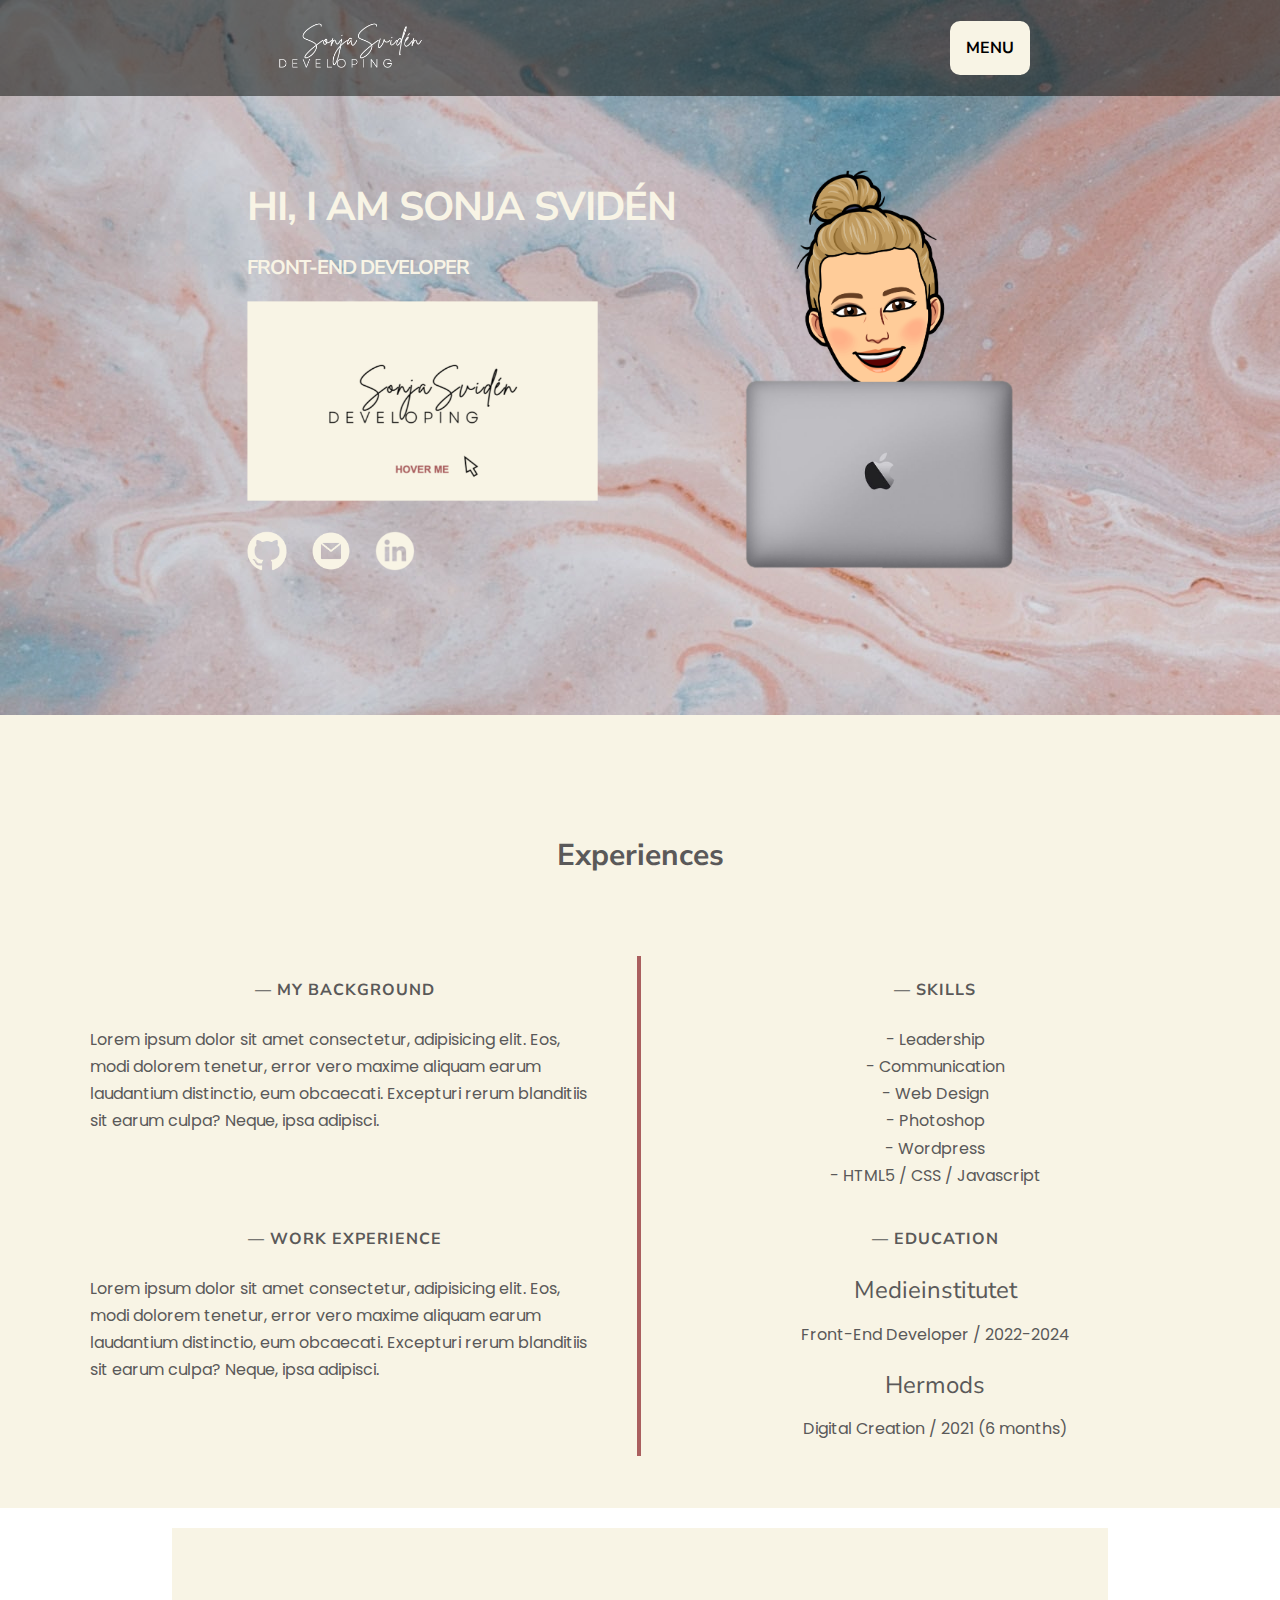
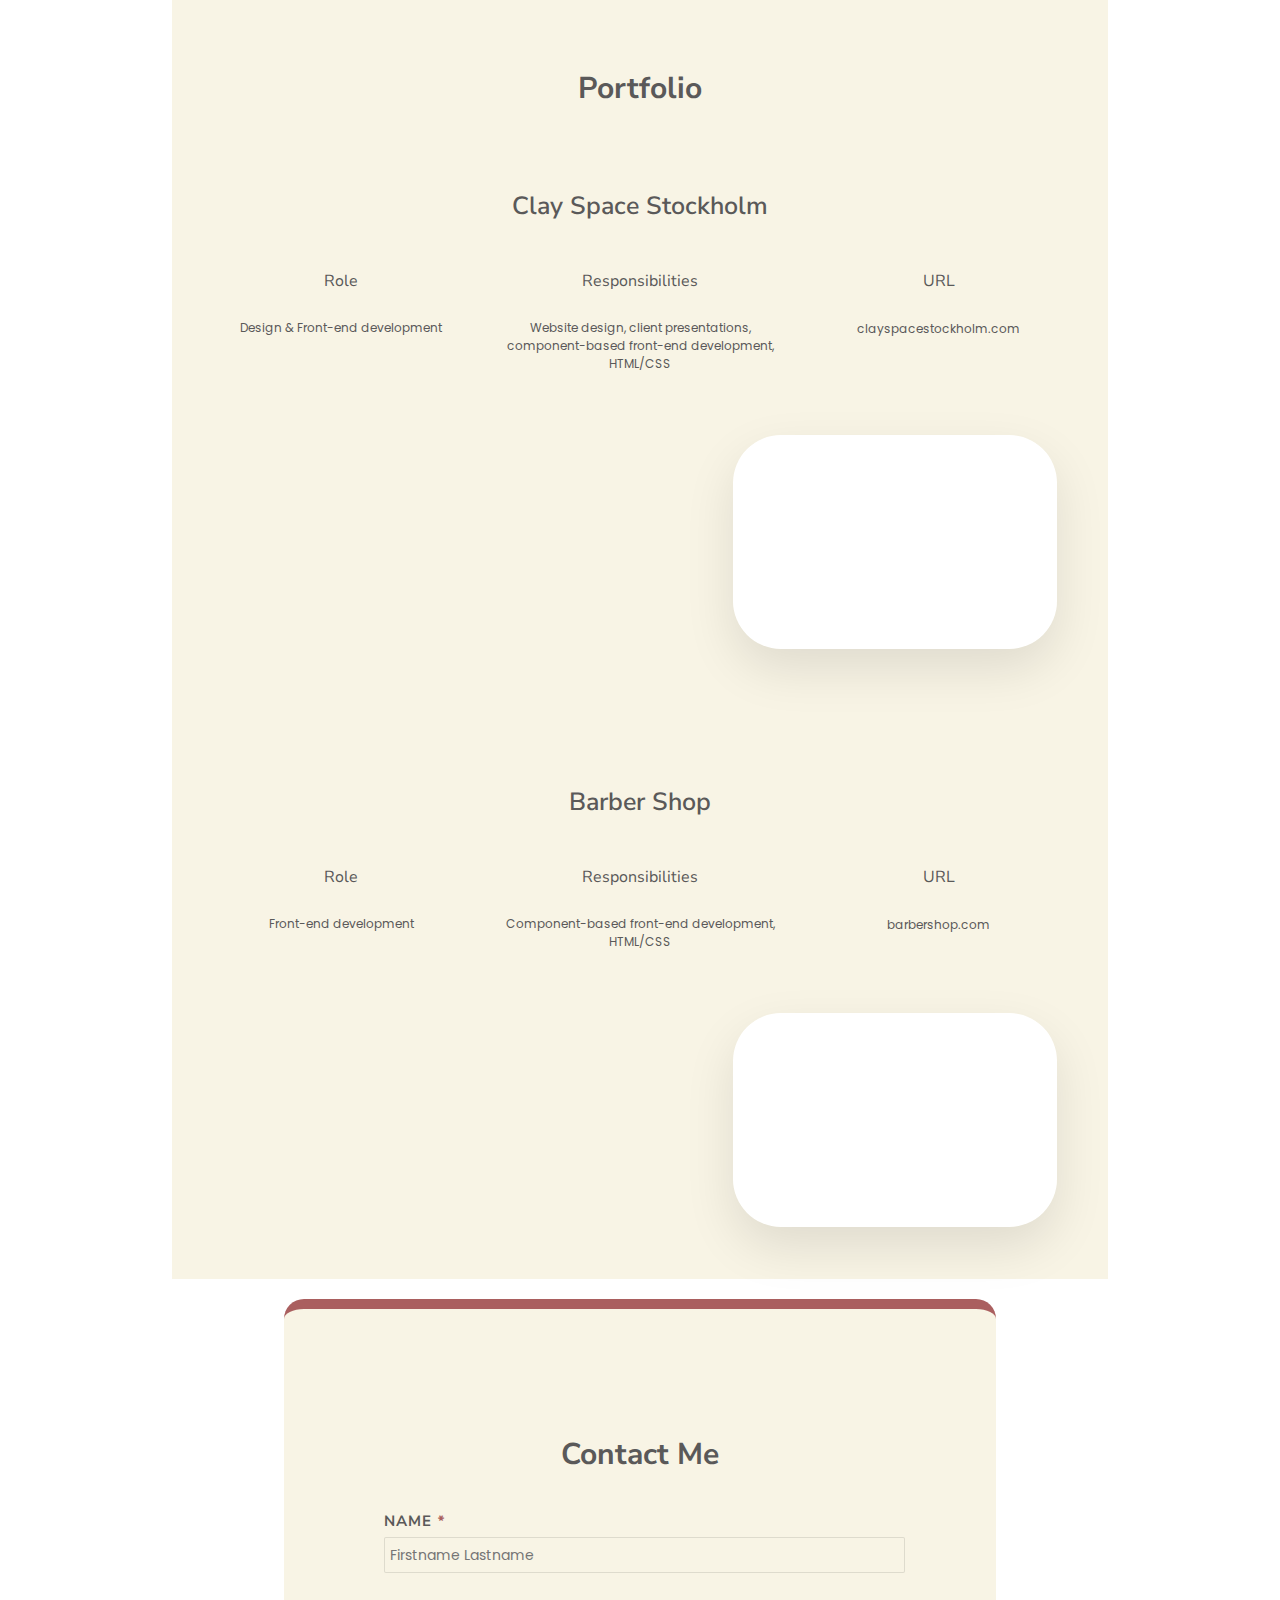
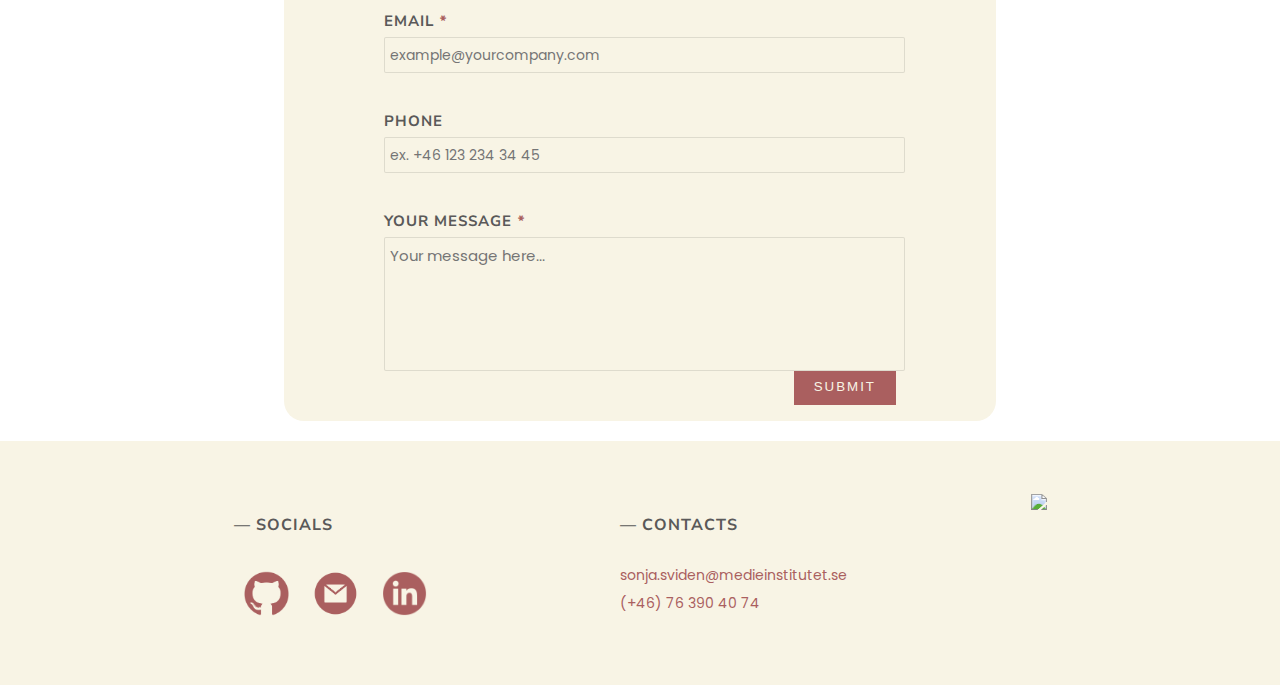
==== index.html @ df7d9169 "Menu-button" ====
<!DOCTYPE html>
<html lang="en">
<head>
  <link href='https://fonts.googleapis.com/css?family=Nunito Sans' rel='stylesheet'>
  <link href="https://fonts.googleapis.com/css2?family=Nunito+Sans:wght@700&display=swap" rel="stylesheet">
    <link rel="stylesheet" href="scss/style.css">


    <meta charset="UTF-8">
    <meta http-equiv="X-UA-Compatible" content="IE=edge">
    <meta name="viewport" content="width=device-width, initial-scale=1.0">
    <title>S. Svidén - Resumé</title>
</head>

<body>

  <header>
    <div class="navbar" id="myTopnav">
      <div class="sonja">
        <img src="logo.png" alt="...">
       </div>

      <div class="dropdown">
        <button class="dropbtn">MENU</button>
        <div class="dropdown-content">
        <a href="#">Home</a>
        <a href="#experiences">Experiences</a>
        <a href="#contact">Contact</a>
        <a href="#portfolio">Portfolio</a>
        </div>
      </div>

      <!-- <div class="nav-list">
        <a href="#">Home</a>
        <a href="#experiences">Experiences</a>
        <a href="#contact">Contact</a>
        <a href="#portfolio">Portfolio</a>
      </div> -->

    </div>
  </header>

  <div class="main" id="main">

    <div class="container-header">
      <img src="img.png" alt="På Sonja">
      
      <div class="head-text">
        <h2>Hi, I am Sonja Svidén</h2>
        <h3>Front-End Developer</h3>

        <div class="flip-card">
          <div class="flip-card-inner">
            <div class="flip-card-front">
              <img src="font.png" alt="">
            </div>

            <div class="flip-card-back">
            <img src="back.png" alt="">
            </div>
          </div>
        </div>

        <div class="social-links">
          <a href="https://github.com/sonjasviden"><img src="github-beige.png"></a>
            <a href="mailto:sonja.sviden@medieinstitutet.se"><img src="email-beige.png"></a>
            <a href="https://www.linkedin.com/in/sonja-svid%C3%A9n-162649174/"><img src="linkedin.png"></a>
        </div>

      </div>
    </div>

    <div class="experiences" id="experiences">
      <h3>Experiences</h3>

      <div class="columns">
        <div class="column1">
          <h4>― My Background</h4>
          <p>Lorem ipsum dolor sit amet consectetur, adipisicing elit. 
            Eos, modi dolorem tenetur, error vero maxime aliquam earum laudantium 
            distinctio, eum obcaecati. Excepturi rerum blanditiis sit earum culpa? 
            Neque, ipsa adipisci.
          </p>
        </div>

        <div class="column2">
          <h4>― Skills</h4>
          <p>- Leadership <br>
            - Communication <br>
            - Web Design <br>
            - Photoshop <br>
            - Wordpress <br>
            - HTML5 / CSS / Javascript
          </p>
        </div>

        <div class="vl1"></div>

        <div class="column3">
          <h4>― Work Experience</h4>
          <p>Lorem ipsum dolor sit amet consectetur, adipisicing elit. 
            Eos, modi dolorem tenetur, error vero maxime aliquam earum laudantium 
            distinctio, eum obcaecati. Excepturi rerum blanditiis sit earum culpa? 
            Neque, ipsa adipisci.
          </p>
        </div>

        <div class="column4">
          <h4>― Education</h4>

          <h3>Medieinstitutet</h3>
          <p>Front-End Developer / 2022-2024</p>

          <h3>Hermods</h3>
          <p>Digital Creation / 2021 (6 months)</p>

        </div>
      </div>
    </div>

    <div class="portfolio" id="portfolio">
      <h3>Portfolio</h3>

      <div class="clayspace">

        <div class="heading">
          <h4>Clay Space Stockholm</h4>

          <div class="columns1">
            <div class="columns1-box">
              <h5>Role</h5>
              <p>Design & Front-end development</p>
            </div>
            <div class="columns1-box">
              <h5>Responsibilities</h5>
              <p>Website design, client presentations, component-based front-end development, HTML/CSS</p>
            </div>
            <div class="columns1-box">
              <h5>URL</h5>
              <a href="https://www.clayspacestockholm.com/">clayspacestockholm.com</a>
            </div>
          </div>

        </div>

        <div class="media">
          <img src="cs.png" alt="">
          <div class="videos">
            <div data-w-id="e45b02e6-f041-bcac-0f18-6d98bcafe9b3" class="phone" style="opacity: 1; transform: translate3d(0px, 0px, 0px) scale3d(1, 1, 1) rotateX(0deg) rotateY(0deg) rotateZ(0deg) skew(0deg, 0deg); transform-style: preserve-3d;">
              <div class="video-mobile w-embed">
                <video autoplay="" loop="" playsinline="" muted="">
              <source src="clayspace_video_mobile.mp4" type="video/mp4">
            </video></div></div></div>
        </div>
      </div>


<br><br><br>
      <div class="barbershop">

        <div class="heading">
          <h4>Barber Shop</h4>

          <div class="columns1">
            <div class="columns1-box">
              <h5>Role</h5>
              <p>Front-end development</p>
            </div>
            <div class="columns1-box">
              <h5>Responsibilities</h5>
              <p>Component-based front-end development, HTML/CSS</p>
            </div>
            <div class="columns1-box">
              <h5>URL</h5>
              <a href="https://www.google.se/">barbershop.com</a>
            </div>
          </div>

        </div>

        <div class="media">
          <img src="bs.png" alt="">
          <div class="videos">
            <div data-w-id="e45b02e6-f041-bcac-0f18-6d98bcafe9b3" class="phone" style="opacity: 1; transform: translate3d(0px, 0px, 0px) scale3d(1, 1, 1) rotateX(0deg) rotateY(0deg) rotateZ(0deg) skew(0deg, 0deg); transform-style: preserve-3d;">
              <div class="video-mobile w-embed">
                <video autoplay="" loop="" playsinline="" muted="">
              <source src="bs_video.mov" type="video/mp4">
            </video></div></div></div>
        </div>
      </div>
    


    </div> 
    

    <div class="contact-us" id="contact">
      <h3>Contact Me</h3>
      <form action="#">
        <label for="customerName">NAME <em>&#x2a;</em></label><input id="customerName" name="customerName" required="" type="text" placeholder="Firstname Lastname"/>
        <label for="customerEmail">EMAIL <em>&#x2a;</em></label><input id="customerEmail" name="customerEmail" required="" type="email" placeholder="example@yourcompany.com"/>
        <label for="customerPhone">PHONE</label><input id="customerPhone" name="customerPhone" pattern="[0-9]{3}-[0-9]{3}-[0-9]{4}" type="tel" placeholder="ex. +46 123 234 34 45"/>
        <label for="customerNote">YOUR MESSAGE <em>&#x2a;</em></label><textarea id="customerNote" name="customerNote" required="" rows="4" placeholder="Your message here..."></textarea>
        <button id="customerOrder">SUBMIT</button>
      </form>

    </div>

  </div>

  <footer>
    <div class="footer">
      <div class="footer-banner">

        <div class="socials">
          <h4>― Socials</h4>
          <div class="social-links">
            <a href="https://github.com/sonjasviden"><img src="github.png""></a>
            <a href="mailto:sonja.sviden@medieinstitutet.se"><img src="email.png"></a>
            <a href="https://www.linkedin.com/in/sonja-svid%C3%A9n-162649174/"><img src="linkedin2.png"></a>
          </div>
        </div>

        <div class="Contacts">
          <h4>― Contacts</h4>
            <a href="mailto:sonja.sviden@medieinstitutet.se">sonja.sviden@medieinstitutet.se</a><br>
            <a href="tel:0763904074">(+46) 76 390 40 74</a>
        </div>

        <div class="top-image">
          <a href="#top"><img src="pil_uppåt.png"></a>
          </div>

      </div>

    </div>

  </footer>

</body>
</html>
---- scss/style.css ----
@charset "UTF-8";
@import url("https://fonts.googleapis.com/css2?family=Barlow+Semi+Condensed:wght@400;600;700&family=Poppins:wght@200&display=swap");
body {
  background-image: url(/backg.jpg);
  background-attachment: fixed;
  width: 100%;
  overflow-x: hidden;
  height: 100%;
  margin: 0;
  padding: 0;
  -o-object-fit: fill;
     object-fit: fill;
  z-index: 0;
}

header {
  width: 100%;
  height: 70px;
}

.navbar {
  background-color: rgba(1, 6, 1, 0.5);
  font-family: "Nunito Sans", sans-serif;
  color: white;
  text-transform: uppercase;
  font-weight: bold;
  position: fixed;
  top: 0;
  width: 100%;
  height: 6em;
  z-index: 3;
  -webkit-user-select: none !important;
     -moz-user-select: none !important;
      -ms-user-select: none !important;
          user-select: none !important;
  display: flex;
  align-items: center;
  left: 0;
  justify-content: space-around;
}
.navbar img {
  height: 200px;
  display: flex;
}
.navbar a {
  color: #f8f4e5;
  padding: 14px 16px;
  text-decoration: none;
  font-size: 14px;
}
.navbar a:hover {
  border-bottom: 2px solid #aa5f5f;
  transition: 250ms ease-in-out;
  color: #aa5f5f;
}
.navbar ul {
  width: 300px;
  list-style: none;
}

.dropbtn {
  background-color: #f8f4e5;
  color: black;
  padding: 16px;
  font-size: 16px;
  border: none;
  cursor: pointer;
  border-radius: 10px;
  font-family: "Nunito Sans", sans-serif;
  font-weight: 700;
}

.dropdown {
  position: relative;
  display: inline-block;
}

.dropdown-content {
  display: none;
  position: absolute;
  right: 0;
  background: url(/backg.jpg);
  min-width: 160px;
  box-shadow: 0px 8px 16px 0px rgba(0, 0, 0, 0.2);
  border-radius: 10px;
  text-align: center;
}

.dropdown-content a {
  color: black;
  padding: 12px 16px;
  text-decoration: none;
  display: block;
}

.dropdown-content a:hover {
  background-color: transparent;
}

.dropdown:hover .dropdown-content {
  display: block;
}

.dropbtn:hover {
  background: transparent;
  background-position: top;
  color: #aa5f5f;
}

.container-header {
  display: flex;
  flex-direction: row-reverse;
  padding: 100px;
  justify-content: center;
}
.container-header img {
  height: 400px;
  -o-object-fit: cover;
     object-fit: cover;
}

.head-text {
  display: flex;
  justify-content: flex-start;
  flex-direction: column;
  padding-right: 30px;
}
.head-text h2 {
  color: #f8f4e5;
  font-family: "Nunito Sans", sans-serif;
  text-transform: uppercase;
  letter-spacing: -1px;
  font-size: 40px;
  margin: 0;
  padding: 10px;
}
.head-text h3 {
  color: #f8f4e5;
  font-family: "Nunito Sans", sans-serif;
  text-transform: uppercase;
  letter-spacing: -1px;
  font-size: 20px;
  padding: 10px;
  margin: 0;
}

.flip-card {
  width: 300px;
  margin-bottom: 210px;
  padding: 10px;
}
.flip-card img {
  height: 200px;
  border-radius: 0;
}

.flip-card-inner {
  position: relative;
  width: 100%;
  height: 100%;
  text-align: center;
  transition: transform 0.6s;
  transform-style: preserve-3d;
}

.flip-card:hover .flip-card-inner {
  transform: rotateY(180deg);
}

.flip-card-front, .flip-card-back {
  position: absolute;
  width: 100%;
  -webkit-backface-visibility: hidden;
  backface-visibility: hidden;
}

.flip-card-back {
  transform: rotateY(180deg);
}

.social-links {
  align-items: flex-end;
}
.social-links img {
  height: 40px;
  padding: 10px;
}
.social-links img:hover {
  border-bottom: 2px solid #aa5f5f;
  transition: 250ms ease-in-out;
}

.experiences {
  background-color: #f8f4e5;
  margin-bottom: 20px;
  /* Skills centrerad p-text */
  /* "Education" columnen centrerad */
  /* "Medieinstitutet" och "Hermods" rubrik */
}
.experiences h3 {
  font-family: "Nunito Sans", sans-serif;
  color: rgb(90, 89, 89);
  text-align: center;
  padding: 30px;
  font-size: 30px;
  margin-bottom: 0;
  padding-top: 4em;
}
.experiences h4 {
  font-family: "Nunito Sans", sans-serif;
  color: rgb(90, 89, 89);
  text-transform: uppercase;
  text-align: center;
  font-weight: 700;
  letter-spacing: 1px;
  font-size: 16px;
}
.experiences p {
  font-family: "Poppins", sans-serif;
  color: rgb(90, 89, 89);
  padding-left: 40px;
  padding-right: 40px;
}
.experiences .column2 p {
  text-align: center;
}
.experiences .column4 p {
  text-align: center;
  font-family: "Poppins", sans-serif;
}
.experiences .column4 h3 {
  font-size: 24px;
  font-weight: 400;
  padding: 0%;
}
.experiences .columns {
  padding: 50px;
  display: flex;
  flex-wrap: wrap;
  line-height: 1.7rem;
}
.experiences .columns > div {
  flex: 50%;
}

.vl1 {
  border-left: 4px solid #aa5f5f;
  height: 500px;
  position: absolute;
  left: 50%;
  margin-left: -3px;
}

.portfolio {
  padding: 20px;
  background-color: #f8f4e5;
  width: 70%;
  margin: auto;
}
.portfolio h3 {
  font-family: "Nunito Sans", sans-serif;
  color: rgb(90, 89, 89);
  text-align: center;
  padding: 30px;
  font-size: 30px;
  margin-bottom: 0;
  padding-top: 3em;
}
.portfolio .columns1-box {
  width: 33.33%;
}
.portfolio .columns1 {
  display: flex;
  text-align: center;
  width: 100%;
  justify-content: center;
}
.portfolio .columns1 p {
  font-family: "Poppins", sans-serif;
  font-size: 12px;
  width: 100%;
  color: rgb(90, 89, 89);
}
.portfolio .columns1 a {
  font-family: "Poppins", sans-serif;
  font-size: 12px;
  width: 100%;
  color: rgb(90, 89, 89);
  text-decoration: none;
}
.portfolio .columns1 a:hover {
  border-bottom: 2px solid #aa5f5f;
  transition: 250ms ease-in-out;
}
.portfolio h4 {
  text-align: center;
  font-size: 25px;
  color: rgb(90, 89, 89);
  font-family: "Nunito Sans", sans-serif;
  margin: auto;
  font-weight: 600;
  margin-top: 50px;
  margin-bottom: 20px;
}
.portfolio h5 {
  font-family: "Nunito Sans", sans-serif;
  color: rgb(90, 89, 89);
  font-weight: 400;
  font-size: 16px;
}

.media {
  display: flex;
  justify-content: space-around;
  align-items: center;
  margin-top: 50px;
}
.media img {
  width: 50%;
  margin: 0;
}

.phone {
  width: 300px;
  height: 100%;
  margin-right: auto;
  margin-bottom: 10%;
  margin-left: auto;
  padding: 30px 12px;
  border-radius: 48px;
  background-color: #fff;
  box-shadow: 0 20px 50px 0 rgba(0, 0, 0, 0.1);
}

video {
  width: 100%;
  height: auto;
}

.contact-us {
  background: #f8f4e5;
  padding: 50px 100px;
  border-top: 10px solid #aa5f5f;
  width: 40%;
  margin: auto;
  border-radius: 20px;
  margin-top: 20px;
  margin-bottom: 20px;
  /* stjärna för obligatoriska fält */
}
.contact-us h3 {
  font-family: "Nunito Sans", sans-serif;
  color: rgb(90, 89, 89);
  text-align: center;
  padding: 30px;
  font-size: 30px;
  margin-bottom: 0;
  margin-top: 0;
  padding-top: 2.5em;
}
.contact-us label, .contact-us input, .contact-us textarea {
  display: block;
  width: 100%;
  font-size: 15px;
  line-height: 24pt;
  font-family: "Nunito Sans", sans-serif;
}
.contact-us label {
  color: rgb(90, 89, 89);
  text-transform: uppercase;
  font-weight: 700;
  letter-spacing: 1px;
}
.contact-us input {
  margin-bottom: 24pt;
}
.contact-us em {
  color: #aa5f5f;
  font-weight: bold;
}
.contact-us input, .contact-us textarea {
  border: none;
  border: 1px solid rgba(0, 0, 0, 0.1);
  border-radius: 2px;
  background: #f8f4e5;
  padding-left: 5px;
  outline: none;
  font-family: "Poppins", sans-serif;
}
.contact-us input:focus, .contact-us textarea:focus {
  border-bottom: 2px solid #aa5f5f;
  transition: 250ms ease-in-out;
}
.contact-us textarea {
  resize: none;
}
.contact-us button {
  display: block;
  float: right;
  line-height: 24pt;
  padding: 0 20px;
  border: none;
  background: #aa5f5f;
  color: #f8f4e5;
  letter-spacing: 2px;
  transition: 0.2s all ease-in-out;
  border-bottom: 2px solid transparent;
  outline: none;
}
.contact-us button:hover {
  background: inherit;
  border-bottom: 2px solid #aa5f5f;
  transition: 250ms ease-in-out;
  color: #aa5f5f;
}

input:-webkit-autofill,
input:-webkit-autofill:hover,
input:-webkit-autofill:focus,
textarea:-webkit-autofill,
textarea:-webkit-autofill:hover,
textarea:-webkit-autofill:focus {
  border: 2px solid #aa5f5f;
  -webkit-text-fill-color: rgb(90, 89, 89);
  -webkit-transition: 5000s ease-in-out 0s;
  transition: 5000s ease-in-out 0s;
}

input::-moz-placeholder {
  font-size: 14px;
  text-transform: none;
}

input:-ms-input-placeholder {
  font-size: 14px;
  text-transform: none;
}

input::placeholder {
  font-size: 14px;
  text-transform: none;
}

.footer {
  background-color: #f8f4e5;
}
.footer h4 {
  font-family: "Nunito Sans", sans-serif;
  color: rgb(90, 89, 89);
  text-transform: uppercase;
  font-weight: 700;
  letter-spacing: 1px;
  font-size: 16px;
}
.footer a {
  color: #aa5f5f;
  text-decoration: none;
  font-size: 14px;
  font-family: "Poppins", sans-serif;
}
.footer a:hover {
  border-bottom: 2px solid #aa5f5f;
  transition: 250ms ease-in-out;
  color: #aa5f5f;
}
.footer .social-links {
  padding: 0px;
}
.footer .social-links img {
  height: 45px;
}
.footer .social-links a:hover {
  border-bottom: none;
}

.footer-banner {
  padding: 50px;
  display: flex;
  flex-wrap: wrap;
  line-height: 1.7rem;
  flex-direction: row;
  justify-content: space-evenly;
}

.top-image img {
  width: 80px;
}

@media only screen and (max-width: 600px) {
  .navbar {
    justify-content: center;
  }
  .navbar a {
    font-size: 10px;
    padding: 1px;
  }
  .dropdown-content a {
    padding: 10px;
  }
  .container-header img {
    height: 200px;
  }
  .container-header h2 {
    font-size: 25px;
    width: 250px;
  }
  .container-header h3 {
    font-size: 15px;
  }
  .container-header .head-text {
    padding-right: 0;
    width: 200px;
  }
  .container-header .flip-card {
    display: none;
  }
  .container-header .social-links {
    align-items: flex-end;
  }
  .container-header .social-links img {
    height: 40px;
    padding: 10px;
  }
  .experiences p {
    width: 100%;
    padding: 0;
  }
  .experiences .vl1 {
    display: none;
  }
  .experiences .columns {
    padding: 0px 20px 0px 20px;
    text-align: center;
    flex-direction: column;
  }
  .portfolio h4 {
    margin-top: 10px;
    font-size: 20px;
  }
  .portfolio .columns1-box h5 {
    margin: 15px;
  }
  .portfolio .media {
    display: flex;
    justify-content: space-around;
    flex-direction: column;
    align-items: center;
    margin-top: 50px;
  }
  .portfolio .media img {
    width: 100%;
    margin: 0;
    margin-bottom: 30px;
  }
  .portfolio .phone {
    width: 60%;
    margin-right: auto;
    margin-bottom: 10%;
    margin-left: auto;
    padding: 30px 12px;
    border-radius: 30px;
    background-color: #fff;
    box-shadow: 0 20px 50px 0 rgba(0, 0, 0, 0.1);
  }
  .portfolio video {
    width: 100%;
    height: auto;
  }
  .portfolio .columns1 {
    flex-direction: column;
    align-items: center;
  }
  .portfolio .columns1-box {
    width: 100%;
  }
  .contact-us h3 {
    margin: 0;
    padding-top: 2em;
    padding-left: 0;
    padding-right: 0;
    padding-bottom: 40px;
    width: 160px;
  }
  form {
    width: 250px;
    margin: auto;
    display: block;
    margin-left: -55px;
  }
  .footer-banner {
    padding: 40px;
    justify-content: flex-end;
    display: block;
  }
}
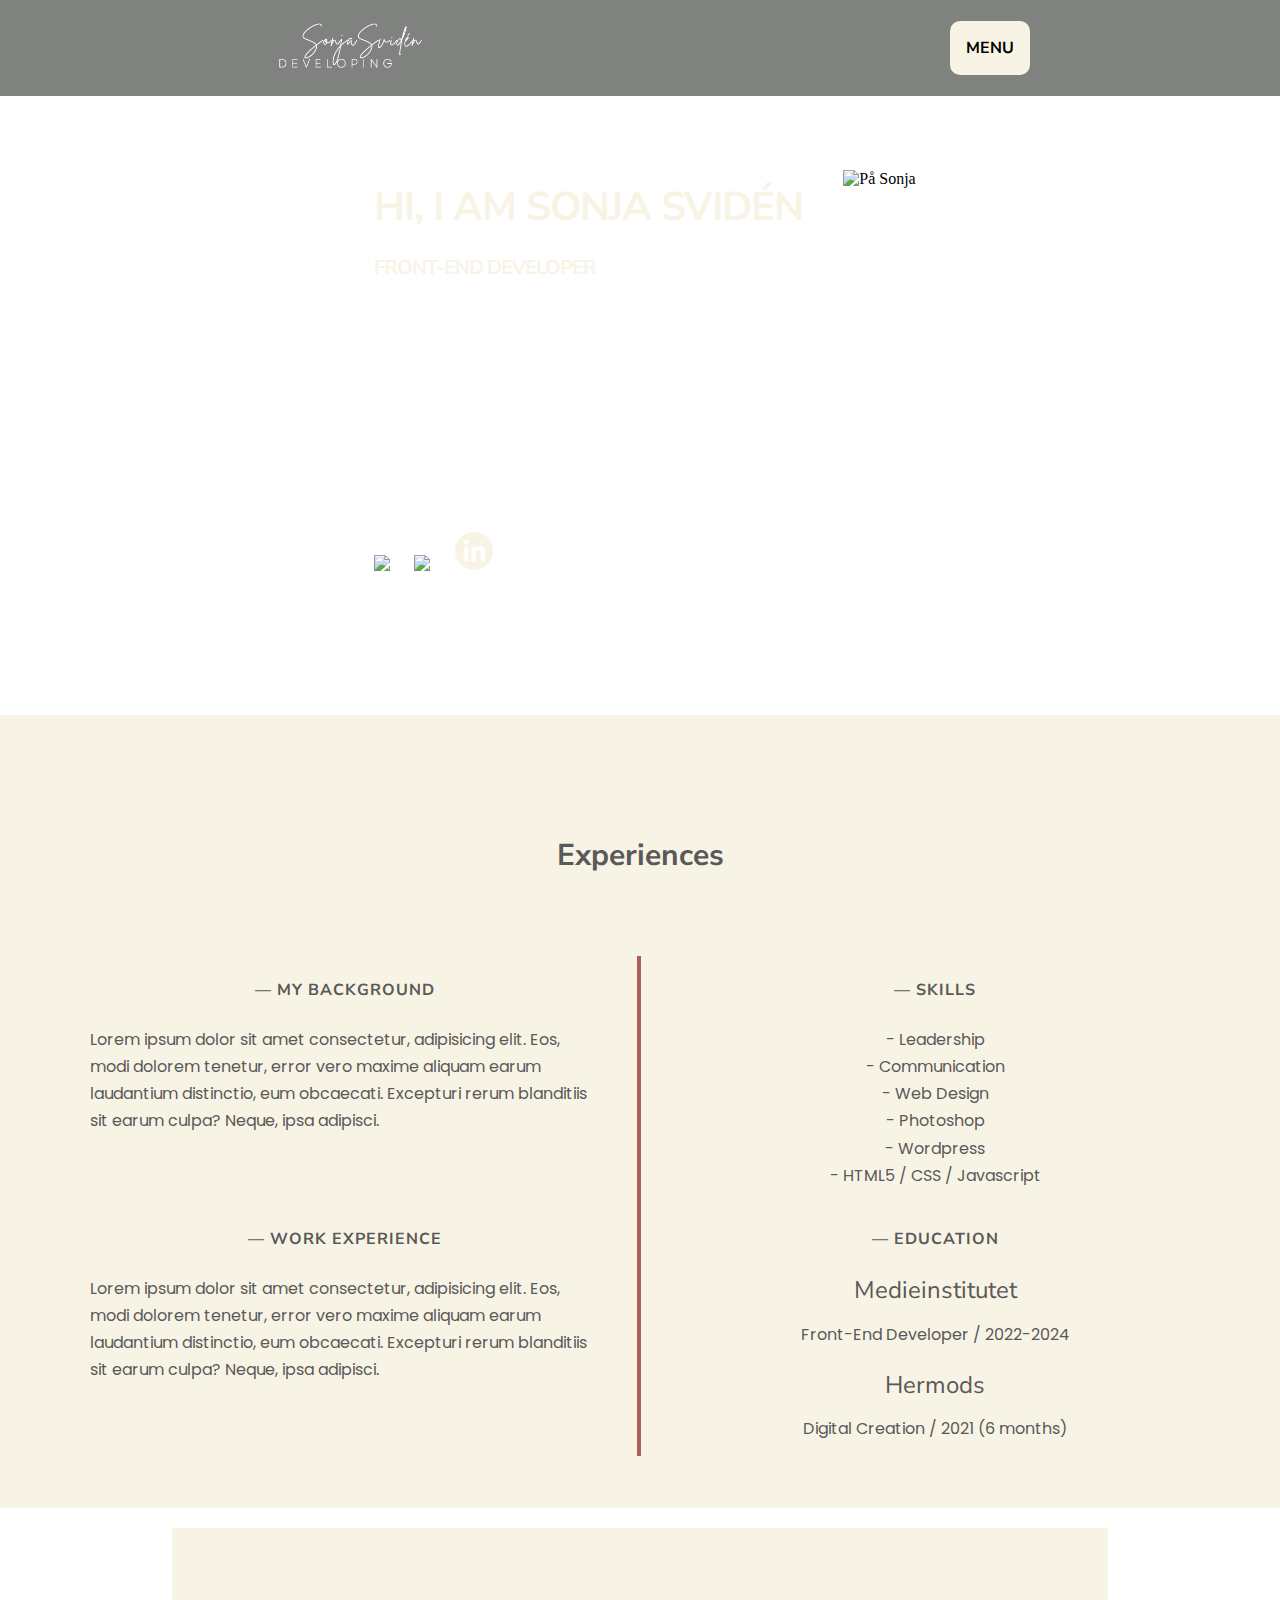
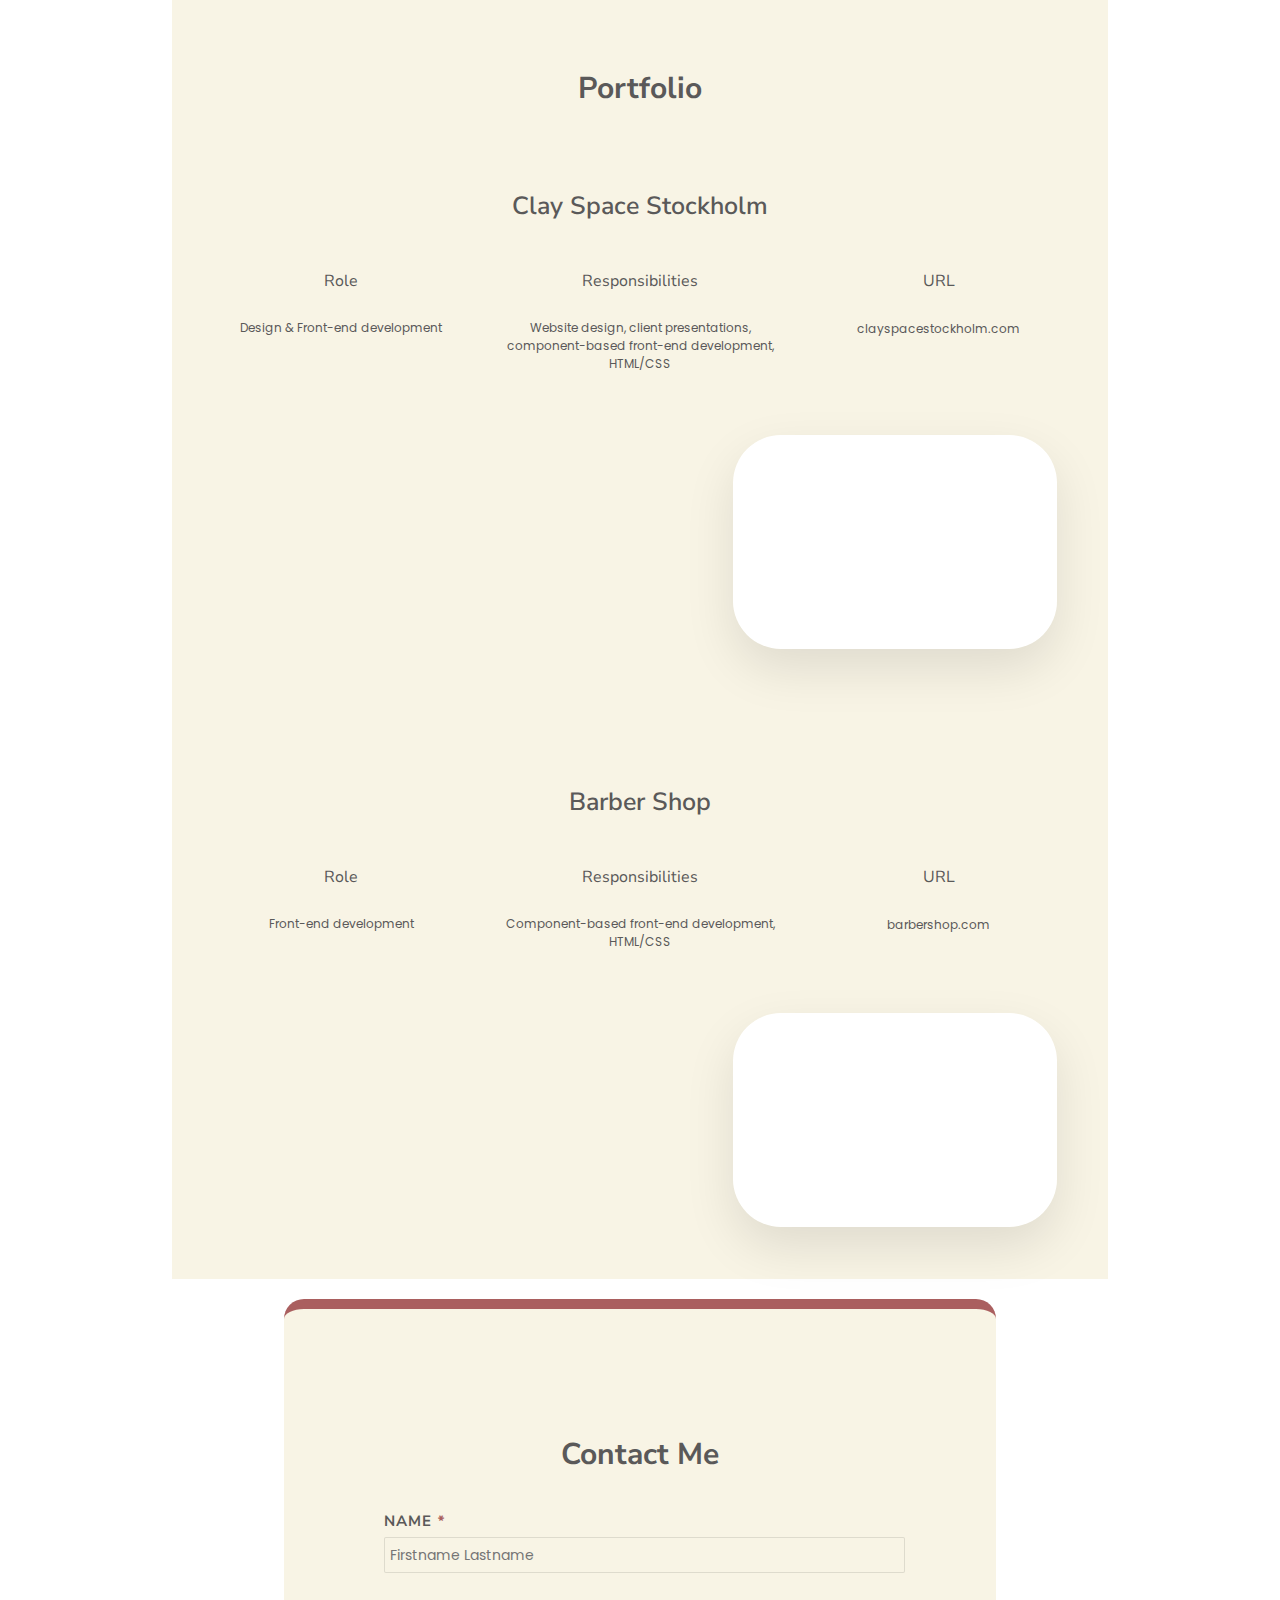
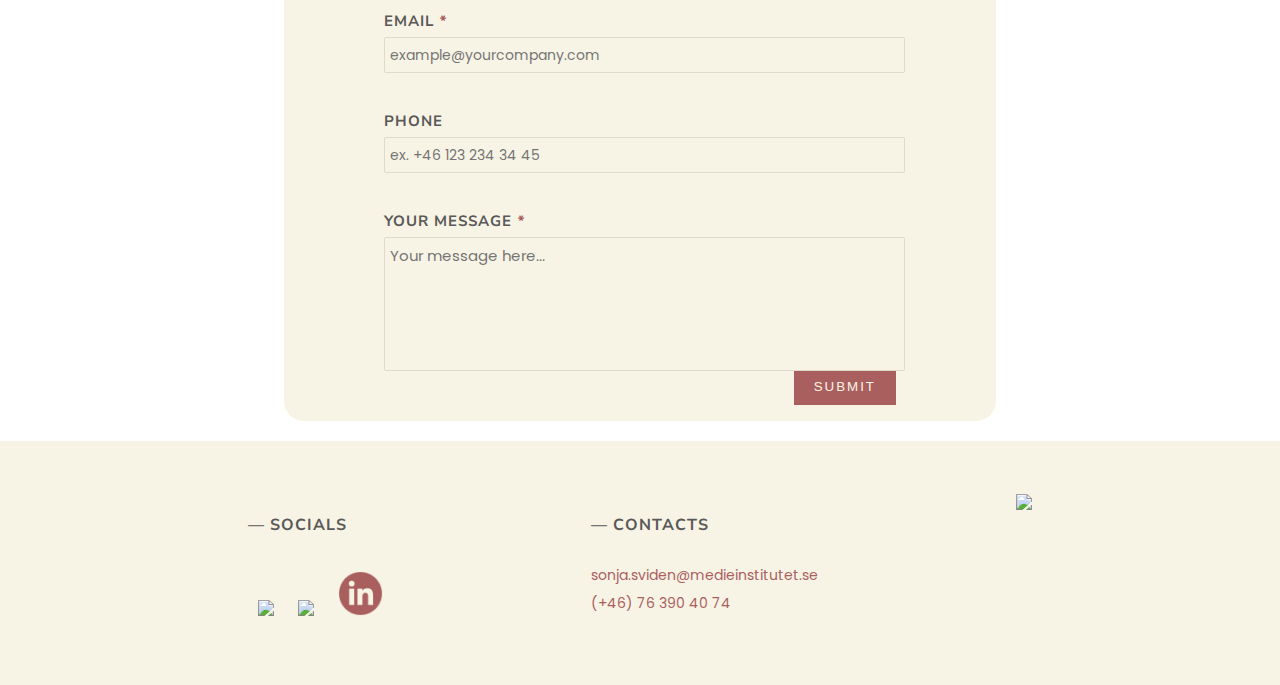
==== commit e75c22f7: "mappar" ====
--- a/index.html
+++ b/index.html
@@ -17,7 +17,7 @@
   <header>
     <div class="navbar" id="myTopnav">
       <div class="sonja">
-        <img src="logo.png" alt="...">
+        <img src="/images/logo.png" alt="...">
        </div>
 
       <div class="dropdown">
@@ -30,20 +30,13 @@
         </div>
       </div>
 
-      <!-- <div class="nav-list">
-        <a href="#">Home</a>
-        <a href="#experiences">Experiences</a>
-        <a href="#contact">Contact</a>
-        <a href="#portfolio">Portfolio</a>
-      </div> -->
-
     </div>
   </header>
 
   <div class="main" id="main">
 
     <div class="container-header">
-      <img src="img.png" alt="På Sonja">
+      <img src="/images/img.png" alt="På Sonja">
       
       <div class="head-text">
         <h2>Hi, I am Sonja Svidén</h2>
@@ -52,19 +45,19 @@
         <div class="flip-card">
           <div class="flip-card-inner">
             <div class="flip-card-front">
-              <img src="font.png" alt="">
+              <img src="/images/font.png" alt="">
             </div>
 
             <div class="flip-card-back">
-            <img src="back.png" alt="">
+            <img src="/images/back.png" alt="">
             </div>
           </div>
         </div>
 
         <div class="social-links">
-          <a href="https://github.com/sonjasviden"><img src="github-beige.png"></a>
-            <a href="mailto:sonja.sviden@medieinstitutet.se"><img src="email-beige.png"></a>
-            <a href="https://www.linkedin.com/in/sonja-svid%C3%A9n-162649174/"><img src="linkedin.png"></a>
+          <a href="https://github.com/sonjasviden"><img src="/images/github-beige.png"></a>
+            <a href="mailto:sonja.sviden@medieinstitutet.se"><img src="/images/email-beige.png"></a>
+            <a href="https://www.linkedin.com/in/sonja-svid%C3%A9n-162649174/"><img src="/images/linkedin.png"></a>
         </div>
 
       </div>
@@ -144,12 +137,12 @@
         </div>
 
         <div class="media">
-          <img src="cs.png" alt="">
+          <img src="/images/cs.png" alt="">
           <div class="videos">
             <div data-w-id="e45b02e6-f041-bcac-0f18-6d98bcafe9b3" class="phone" style="opacity: 1; transform: translate3d(0px, 0px, 0px) scale3d(1, 1, 1) rotateX(0deg) rotateY(0deg) rotateZ(0deg) skew(0deg, 0deg); transform-style: preserve-3d;">
               <div class="video-mobile w-embed">
                 <video autoplay="" loop="" playsinline="" muted="">
-              <source src="clayspace_video_mobile.mp4" type="video/mp4">
+              <source src="/videos/clayspace_video_mobile.mp4" type="video/mp4">
             </video></div></div></div>
         </div>
       </div>
@@ -179,12 +172,12 @@
         </div>
 
         <div class="media">
-          <img src="bs.png" alt="">
+          <img src="/images/bs.png" alt="">
           <div class="videos">
             <div data-w-id="e45b02e6-f041-bcac-0f18-6d98bcafe9b3" class="phone" style="opacity: 1; transform: translate3d(0px, 0px, 0px) scale3d(1, 1, 1) rotateX(0deg) rotateY(0deg) rotateZ(0deg) skew(0deg, 0deg); transform-style: preserve-3d;">
               <div class="video-mobile w-embed">
                 <video autoplay="" loop="" playsinline="" muted="">
-              <source src="bs_video.mov" type="video/mp4">
+              <source src="/videos/bs_video.mov" type="video/mp4">
             </video></div></div></div>
         </div>
       </div>
@@ -215,9 +208,9 @@
         <div class="socials">
           <h4>― Socials</h4>
           <div class="social-links">
-            <a href="https://github.com/sonjasviden"><img src="github.png""></a>
-            <a href="mailto:sonja.sviden@medieinstitutet.se"><img src="email.png"></a>
-            <a href="https://www.linkedin.com/in/sonja-svid%C3%A9n-162649174/"><img src="linkedin2.png"></a>
+            <a href="https://github.com/sonjasviden"><img src="/images/github.png""></a>
+            <a href="mailto:sonja.sviden@medieinstitutet.se"><img src="/images/email.png"></a>
+            <a href="https://www.linkedin.com/in/sonja-svid%C3%A9n-162649174/"><img src="/images/linkedin2.png"></a>
           </div>
         </div>
 
@@ -228,7 +221,7 @@
         </div>
 
         <div class="top-image">
-          <a href="#top"><img src="pil_uppåt.png"></a>
+          <a href="#top"><img src="/images/pil_uppåt.png"></a>
           </div>
 
       </div>
--- a/scss/style.css
+++ b/scss/style.css
@@ -1,7 +1,7 @@
 @charset "UTF-8";
 @import url("https://fonts.googleapis.com/css2?family=Barlow+Semi+Condensed:wght@400;600;700&family=Poppins:wght@200&display=swap");
 body {
-  background-image: url(/backg.jpg);
+  background-image: url(/images/backg.jpg);
   background-attachment: fixed;
   width: 100%;
   overflow-x: hidden;
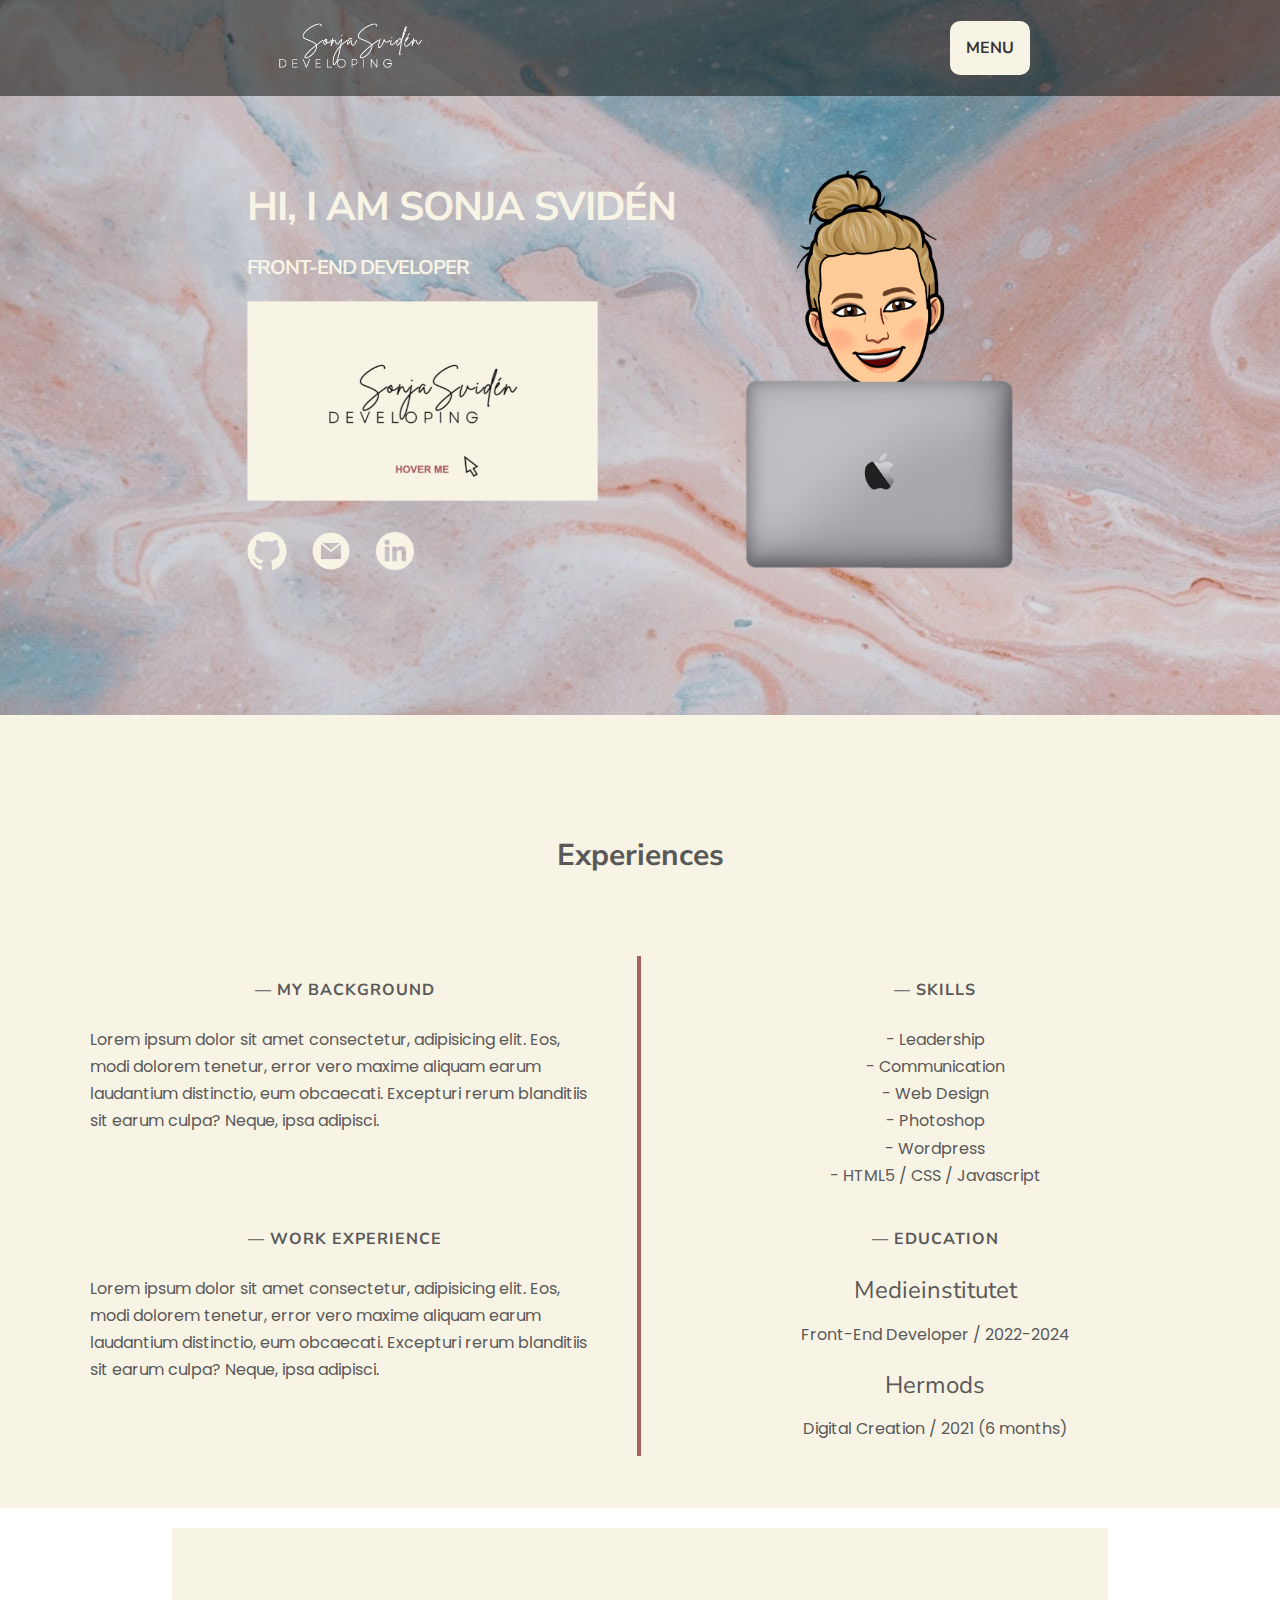
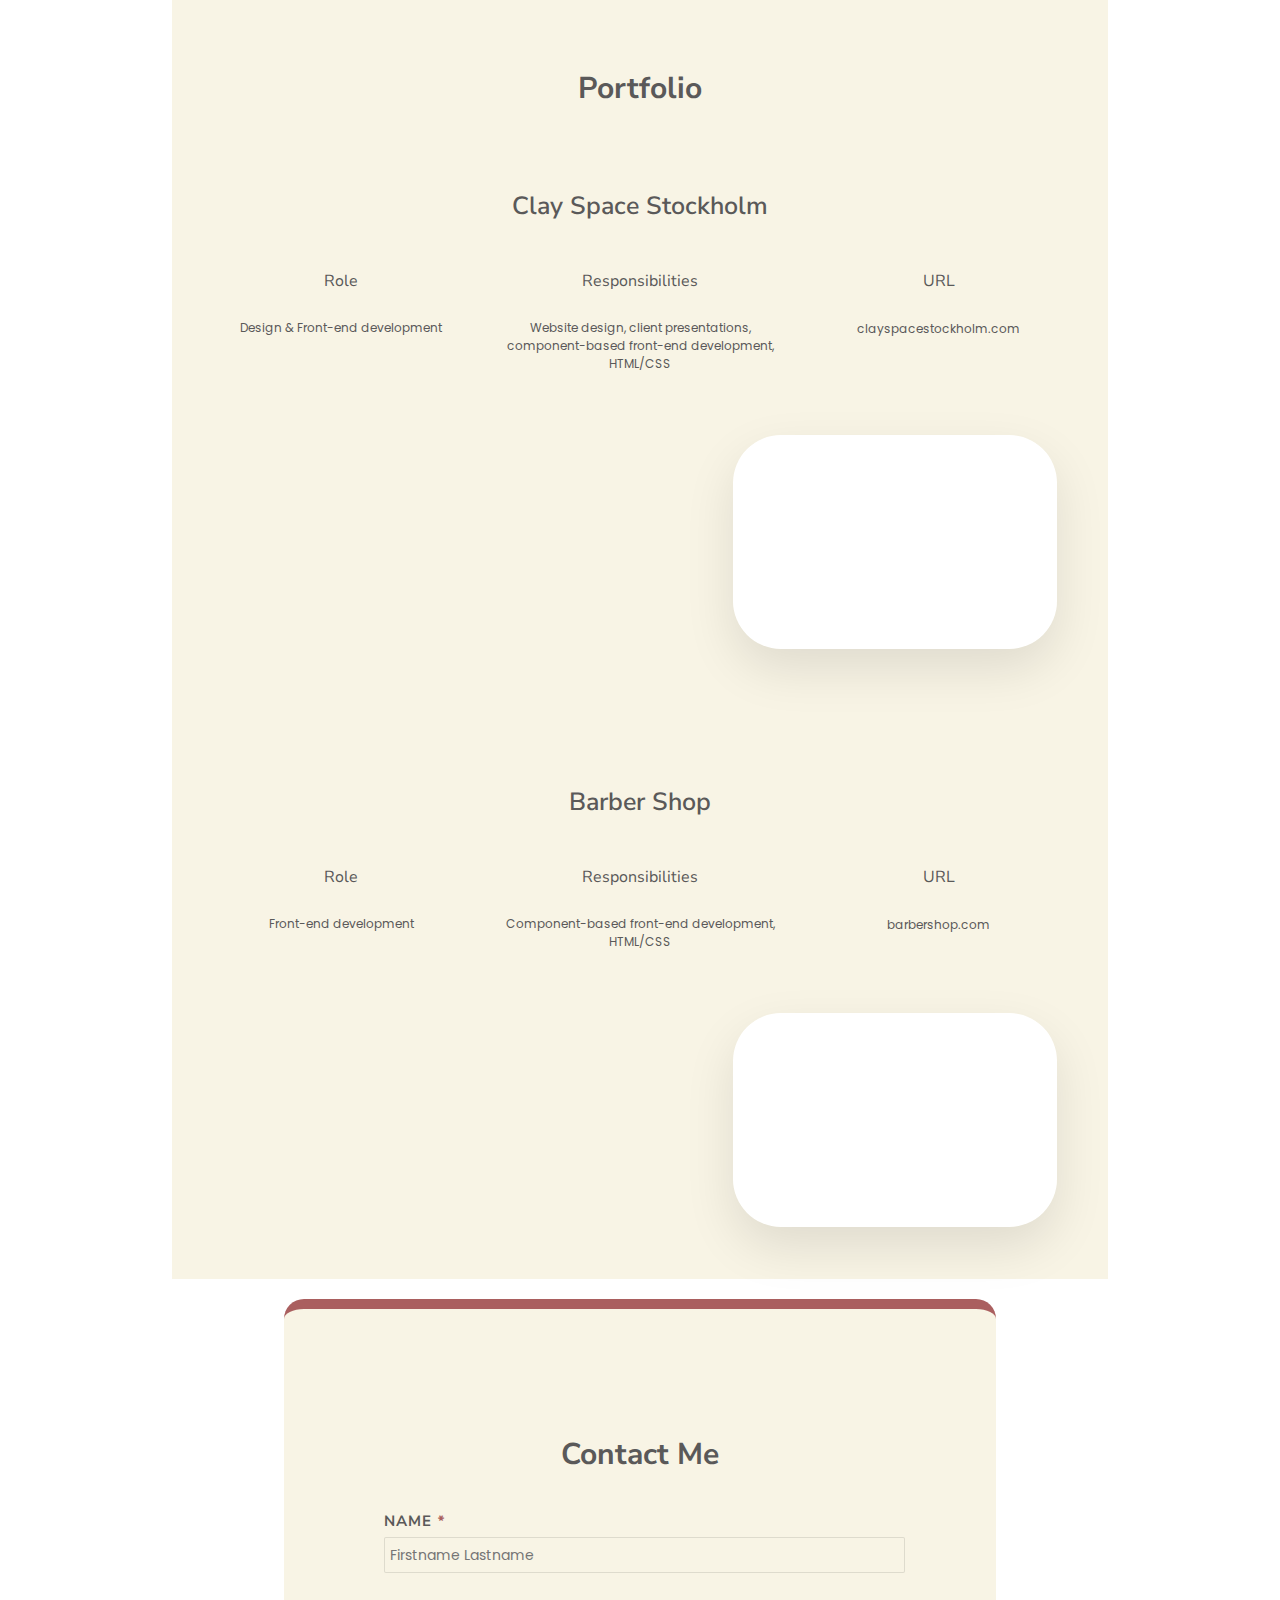
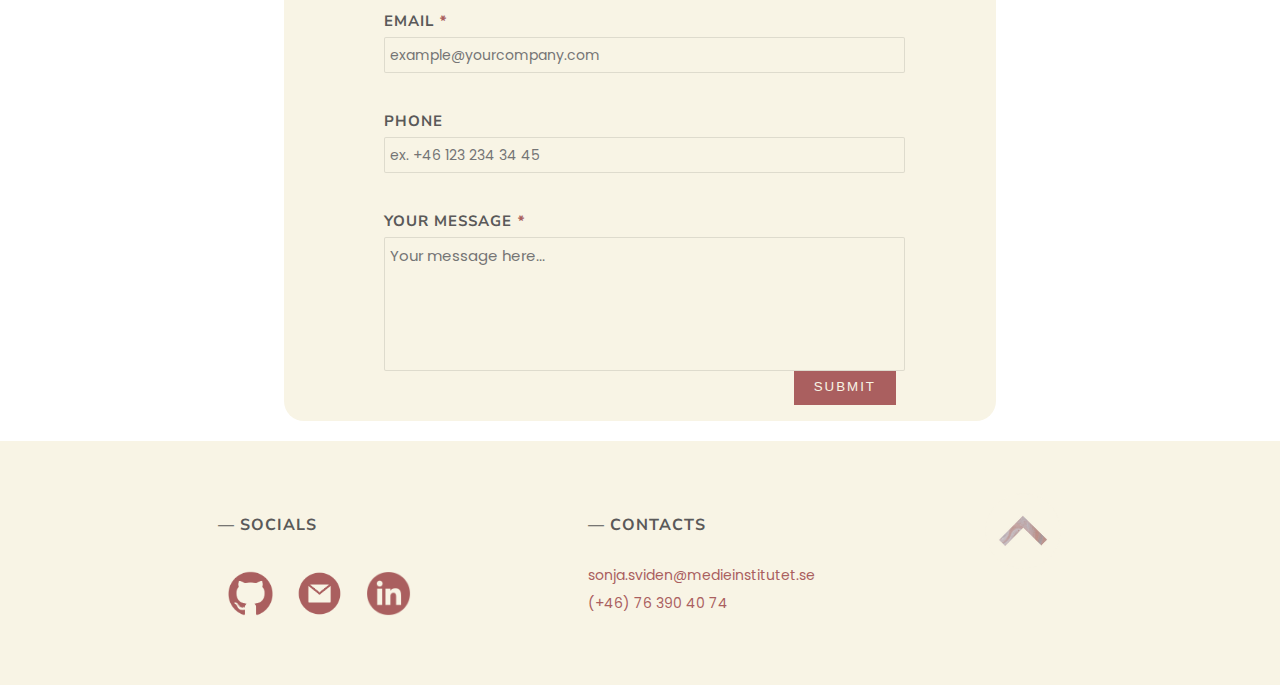
==== commit 8c2aeff8: "pilen i footern" ====
--- a/index.html
+++ b/index.html
@@ -208,7 +208,7 @@
         <div class="socials">
           <h4>― Socials</h4>
           <div class="social-links">
-            <a href="https://github.com/sonjasviden"><img src="/images/github.png""></a>
+            <a href="https://github.com/sonjasviden"><img src="/images/github.png"></a>
             <a href="mailto:sonja.sviden@medieinstitutet.se"><img src="/images/email.png"></a>
             <a href="https://www.linkedin.com/in/sonja-svid%C3%A9n-162649174/"><img src="/images/linkedin2.png"></a>
           </div>
@@ -221,8 +221,8 @@
         </div>
 
         <div class="top-image">
-          <a href="#top"><img src="/images/pil_uppåt.png"></a>
-          </div>
+          <a href="#"><img src="/images/pil_upp.jpg"></a>
+        </div>
 
       </div>
 
--- a/scss/style.css
+++ b/scss/style.css
@@ -60,7 +60,7 @@
 
 .dropbtn {
   background-color: #f8f4e5;
-  color: black;
+  color: rgb(53, 53, 53);
   padding: 16px;
   font-size: 16px;
   border: none;
@@ -78,16 +78,18 @@
 .dropdown-content {
   display: none;
   position: absolute;
-  right: 0;
-  background: url(/backg.jpg);
+  right: -40px;
+  background-color: #f8f4e5;
   min-width: 160px;
   box-shadow: 0px 8px 16px 0px rgba(0, 0, 0, 0.2);
-  border-radius: 10px;
-  text-align: center;
+  text-align: center;
+  padding-top: 20px;
+  z-index: 6;
+  margin-top: 1px;
 }
 
 .dropdown-content a {
-  color: black;
+  color: rgb(53, 53, 53);
   padding: 12px 16px;
   text-decoration: none;
   display: block;
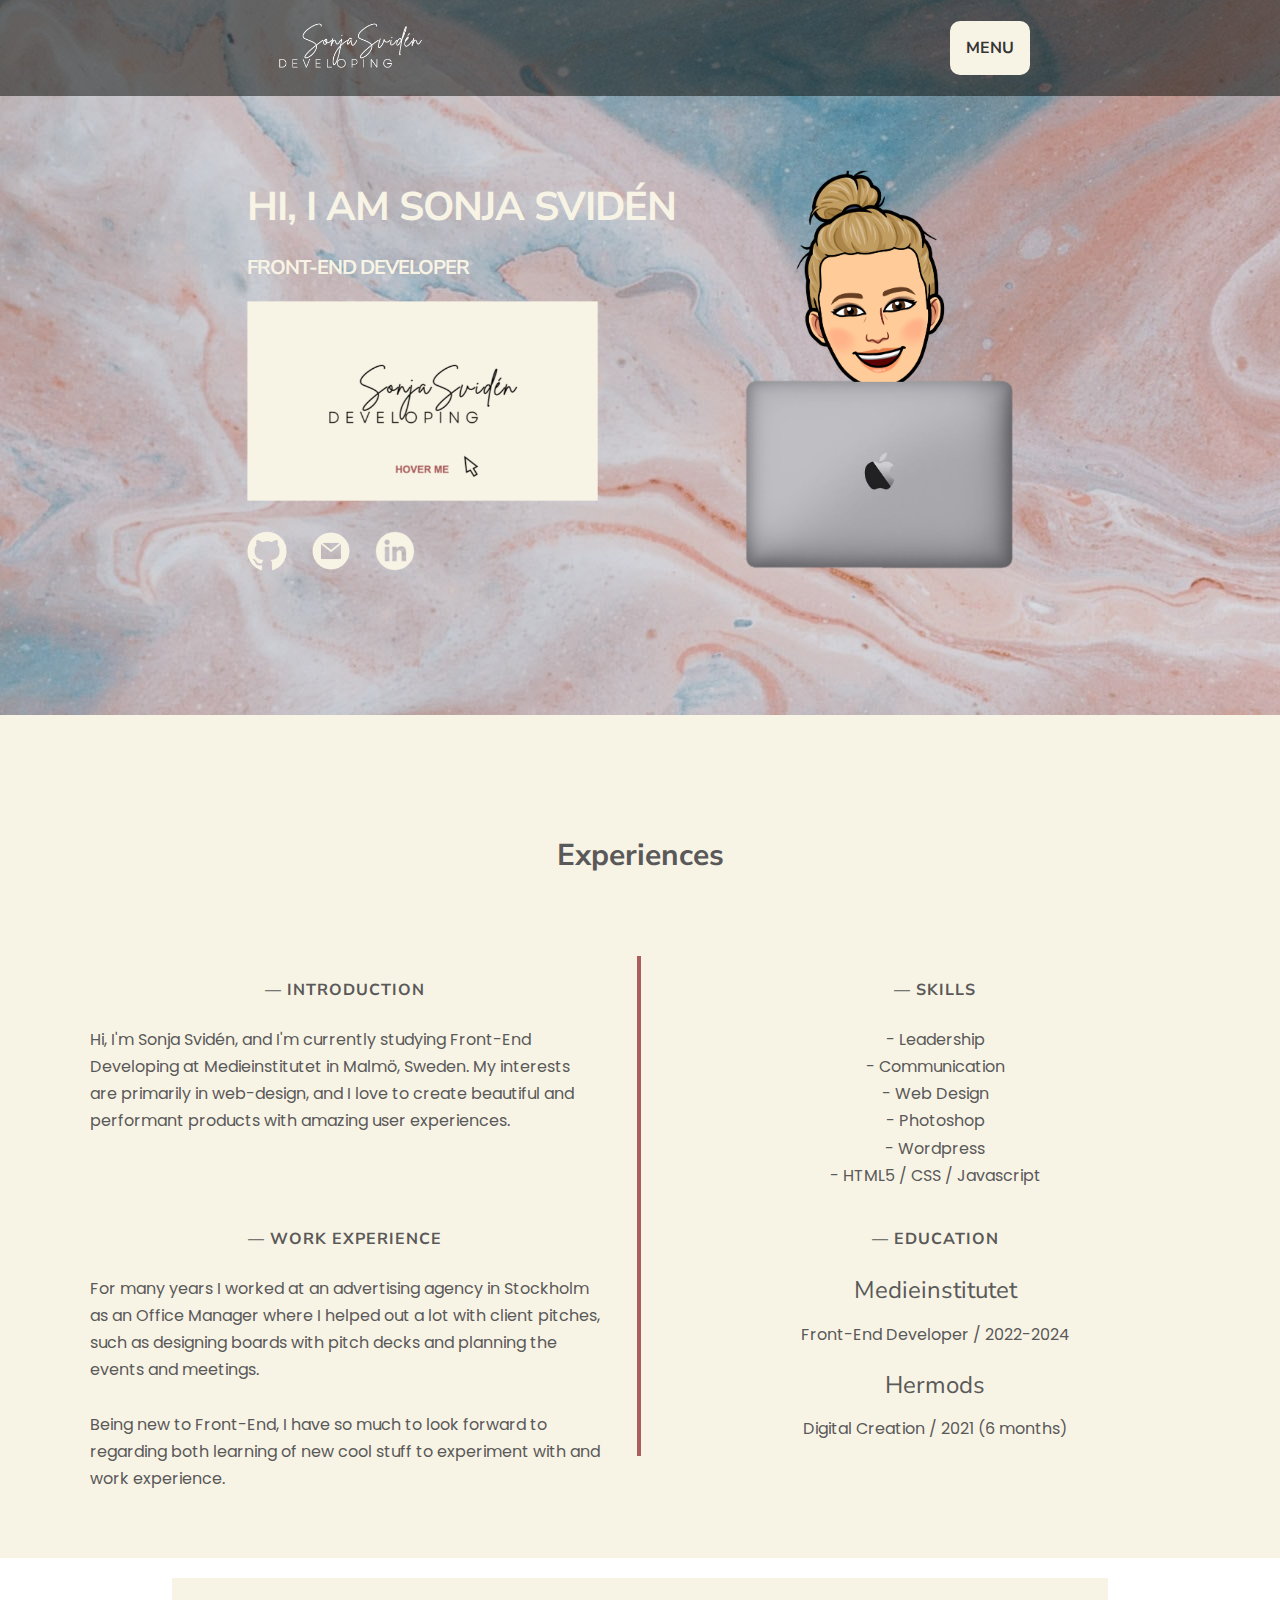
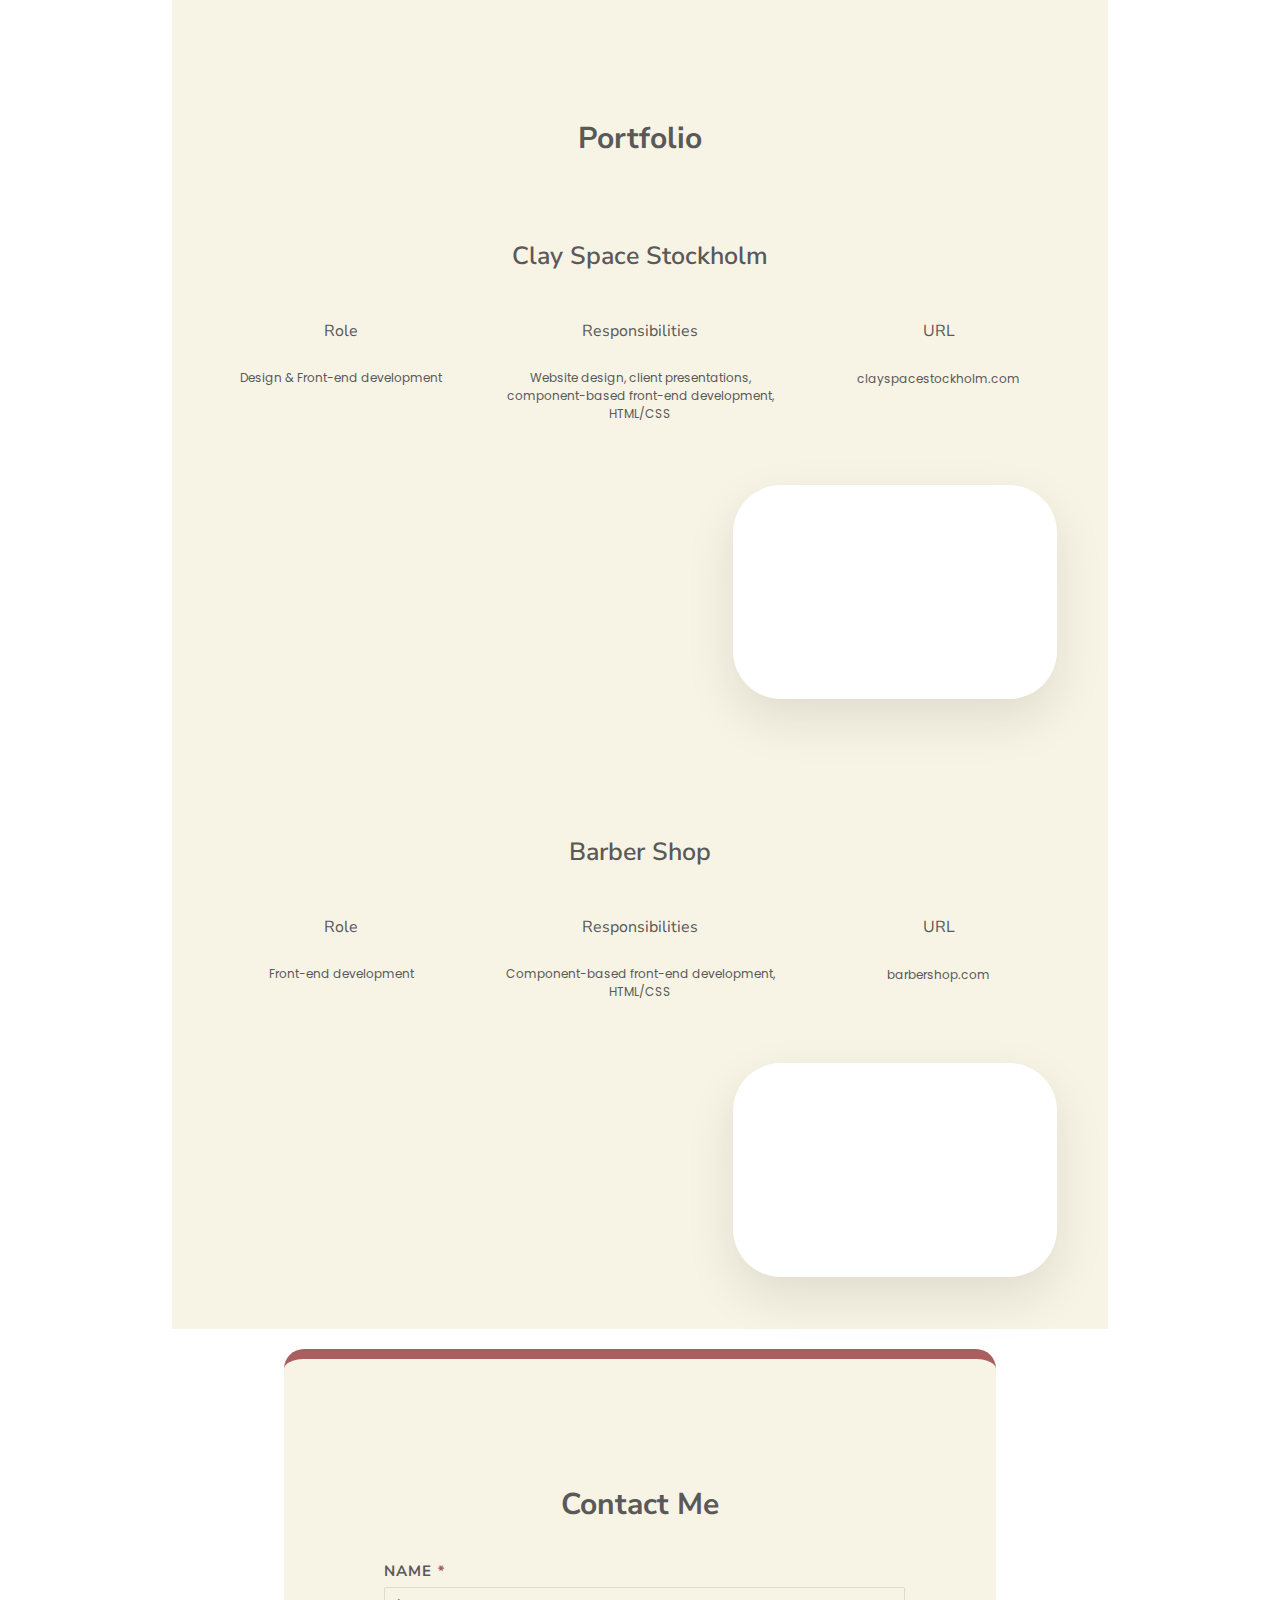
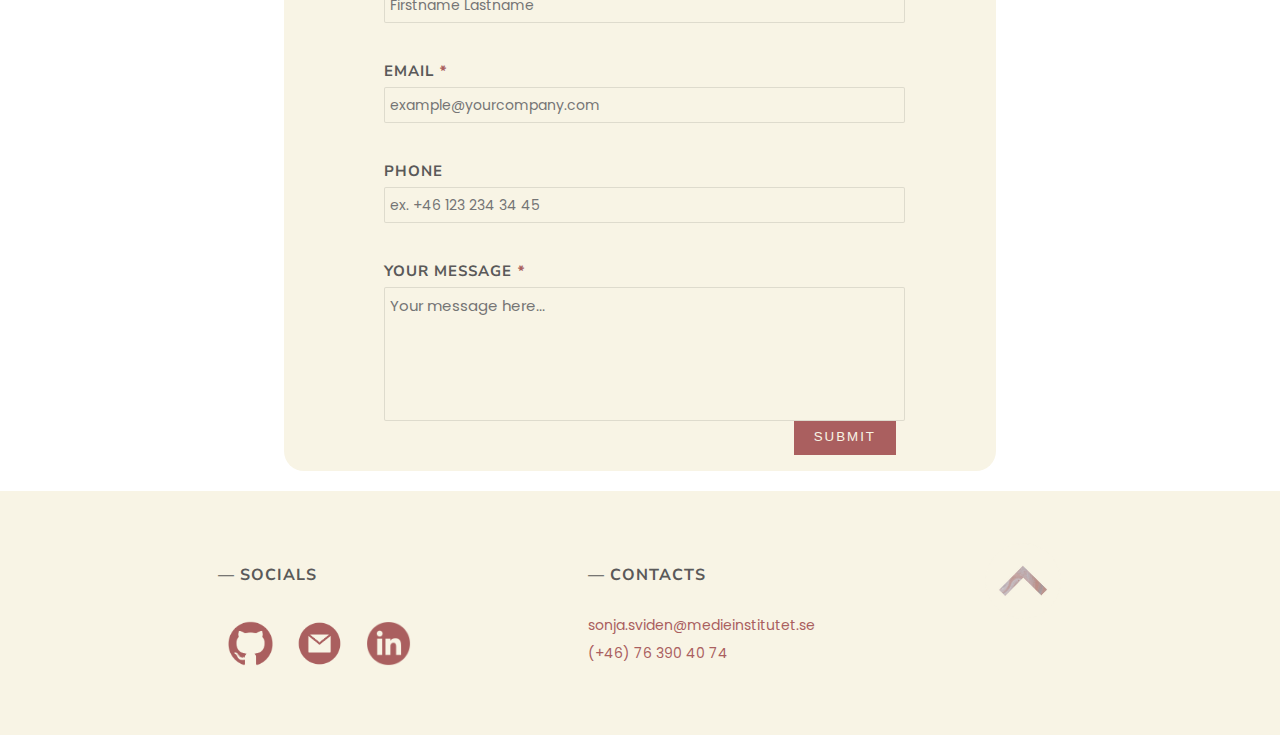
==== commit c1de5780: "Experiences texts" ====
--- a/index.html
+++ b/index.html
@@ -1,7 +1,6 @@
 <!DOCTYPE html>
 <html lang="en">
 <head>
-  <link href='https://fonts.googleapis.com/css?family=Nunito Sans' rel='stylesheet'>
   <link href="https://fonts.googleapis.com/css2?family=Nunito+Sans:wght@700&display=swap" rel="stylesheet">
     <link rel="stylesheet" href="scss/style.css">
 
@@ -10,6 +9,7 @@
     <meta http-equiv="X-UA-Compatible" content="IE=edge">
     <meta name="viewport" content="width=device-width, initial-scale=1.0">
     <title>S. Svidén - Resumé</title>
+    <link rel="icon" type="image/x-icon" href="/images/bit-logo.png">
 </head>
 
 <body>
@@ -55,9 +55,9 @@
         </div>
 
         <div class="social-links">
-          <a href="https://github.com/sonjasviden"><img src="/images/github-beige.png"></a>
-            <a href="mailto:sonja.sviden@medieinstitutet.se"><img src="/images/email-beige.png"></a>
-            <a href="https://www.linkedin.com/in/sonja-svid%C3%A9n-162649174/"><img src="/images/linkedin.png"></a>
+          <a href="https://github.com/sonjasviden"><img src="/images/github-beige.png" alt="Länk till github"></a>
+            <a href="mailto:sonja.sviden@medieinstitutet.se"><img src="/images/email-beige.png" alt="skicka email"></a>
+            <a href="https://www.linkedin.com/in/sonja-svid%C3%A9n-162649174/"><img src="/images/linkedin.png" alt="länk till linkedin"></a>
         </div>
 
       </div>
@@ -68,11 +68,11 @@
 
       <div class="columns">
         <div class="column1">
-          <h4>― My Background</h4>
-          <p>Lorem ipsum dolor sit amet consectetur, adipisicing elit. 
-            Eos, modi dolorem tenetur, error vero maxime aliquam earum laudantium 
-            distinctio, eum obcaecati. Excepturi rerum blanditiis sit earum culpa? 
-            Neque, ipsa adipisci.
+          <h4>― Introduction</h4>
+          <p>Hi, I'm Sonja Svidén, and I'm currently studying Front-End Developing at 
+            Medieinstitutet in Malmö, Sweden. My interests are primarily in 
+            web-design, and I love to create beautiful and performant products with 
+            amazing user experiences.
           </p>
         </div>
 
@@ -91,10 +91,12 @@
 
         <div class="column3">
           <h4>― Work Experience</h4>
-          <p>Lorem ipsum dolor sit amet consectetur, adipisicing elit. 
-            Eos, modi dolorem tenetur, error vero maxime aliquam earum laudantium 
-            distinctio, eum obcaecati. Excepturi rerum blanditiis sit earum culpa? 
-            Neque, ipsa adipisci.
+          <p>For many years I worked at an advertising agency in Stockholm
+            as an Office Manager where I helped out a lot with client pitches, such as
+            designing boards with pitch decks and planning the events and meetings.
+            <br><br>
+            Being new to Front-End, I have so much to look forward to regarding both learning
+            of new cool stuff to experiment with and work experience. 
           </p>
         </div>
 
@@ -208,9 +210,9 @@
         <div class="socials">
           <h4>― Socials</h4>
           <div class="social-links">
-            <a href="https://github.com/sonjasviden"><img src="/images/github.png"></a>
-            <a href="mailto:sonja.sviden@medieinstitutet.se"><img src="/images/email.png"></a>
-            <a href="https://www.linkedin.com/in/sonja-svid%C3%A9n-162649174/"><img src="/images/linkedin2.png"></a>
+            <a href="https://github.com/sonjasviden"><img src="/images/github.png" alt="länk till github"></a>
+            <a href="mailto:sonja.sviden@medieinstitutet.se"><img src="/images/email.png" alt="skicka email"></a>
+            <a href="https://www.linkedin.com/in/sonja-svid%C3%A9n-162649174/"><img src="/images/linkedin2.png" alt="länk till linkedin"></a>
           </div>
         </div>
 
@@ -221,7 +223,7 @@
         </div>
 
         <div class="top-image">
-          <a href="#"><img src="/images/pil_upp.jpg"></a>
+          <a href="#"><img src="/images/pil_upp.jpg" alt="ta dig till toppen av sidan"></a>
         </div>
 
       </div>
--- a/scss/style.css
+++ b/scss/style.css
@@ -496,6 +496,9 @@
     font-size: 10px;
     padding: 1px;
   }
+  .dropdown-content {
+    padding-top: 0px;
+  }
   .dropdown-content a {
     padding: 10px;
   }
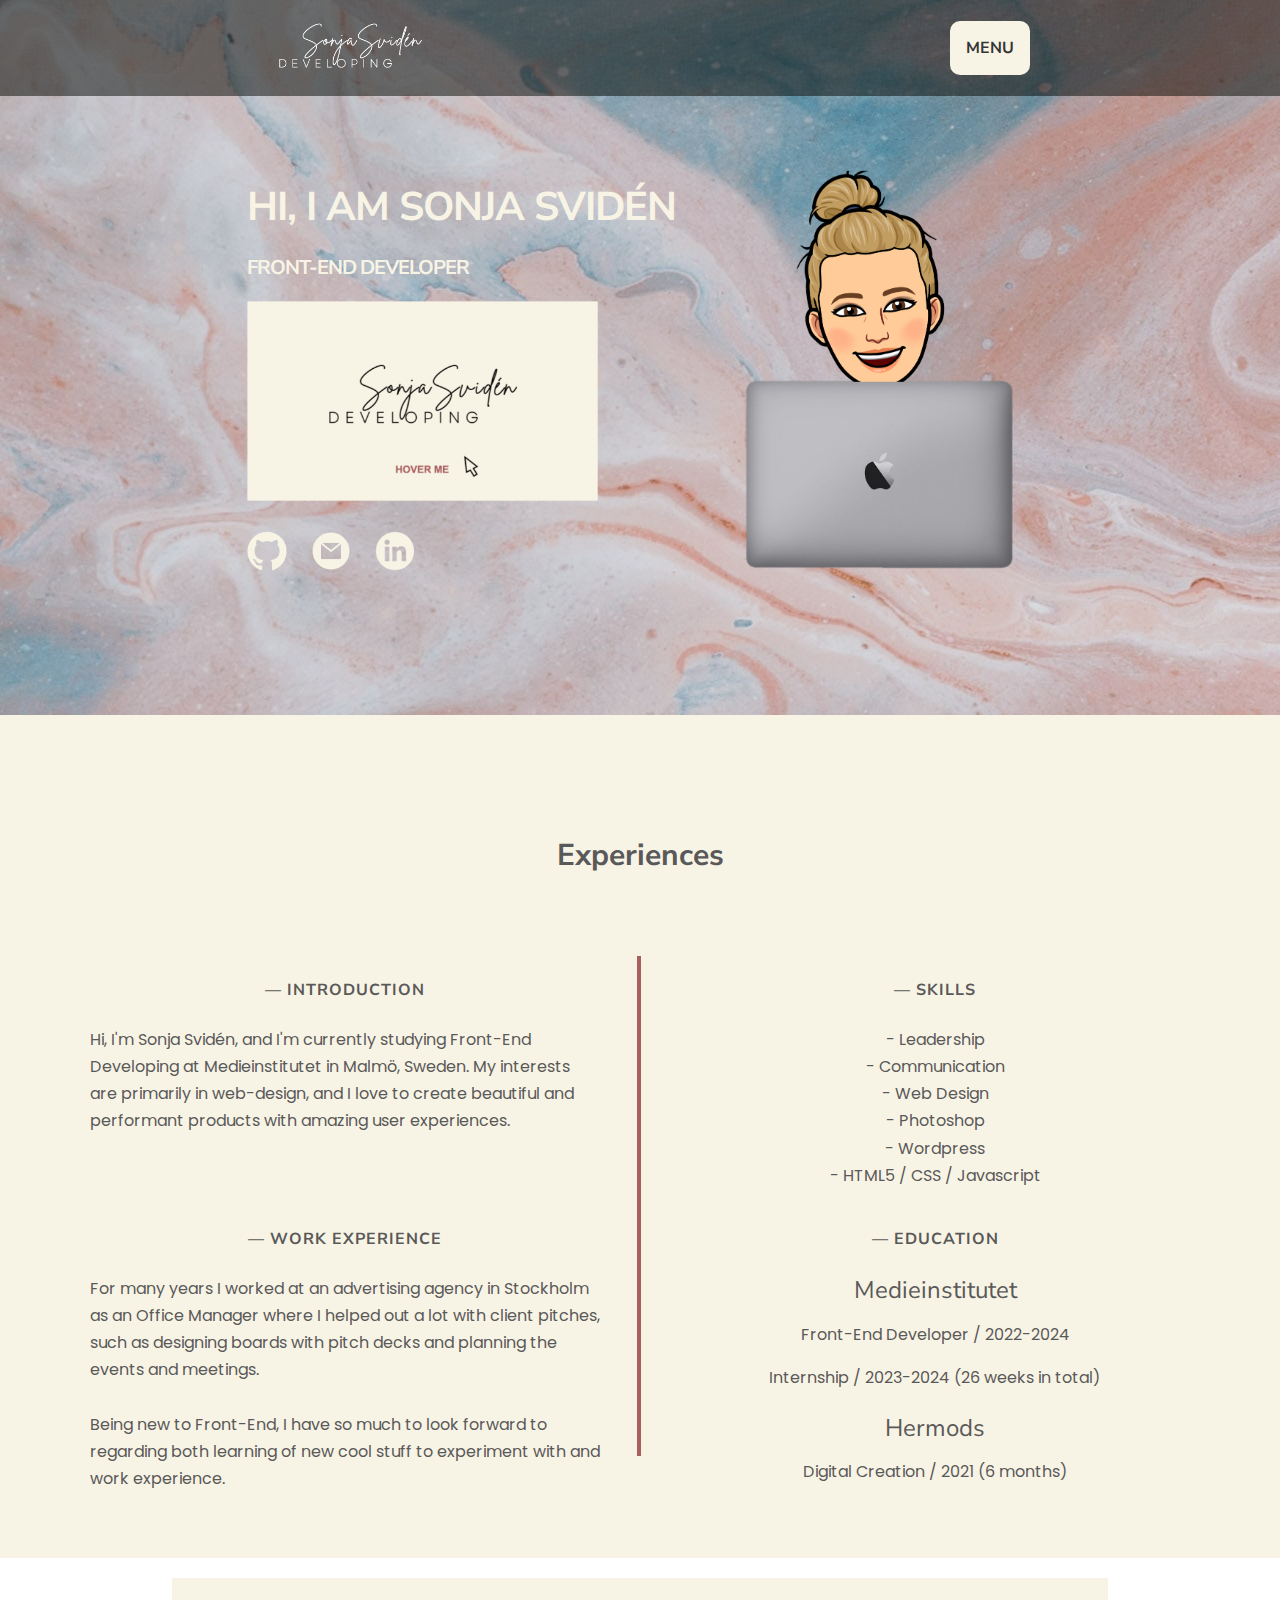
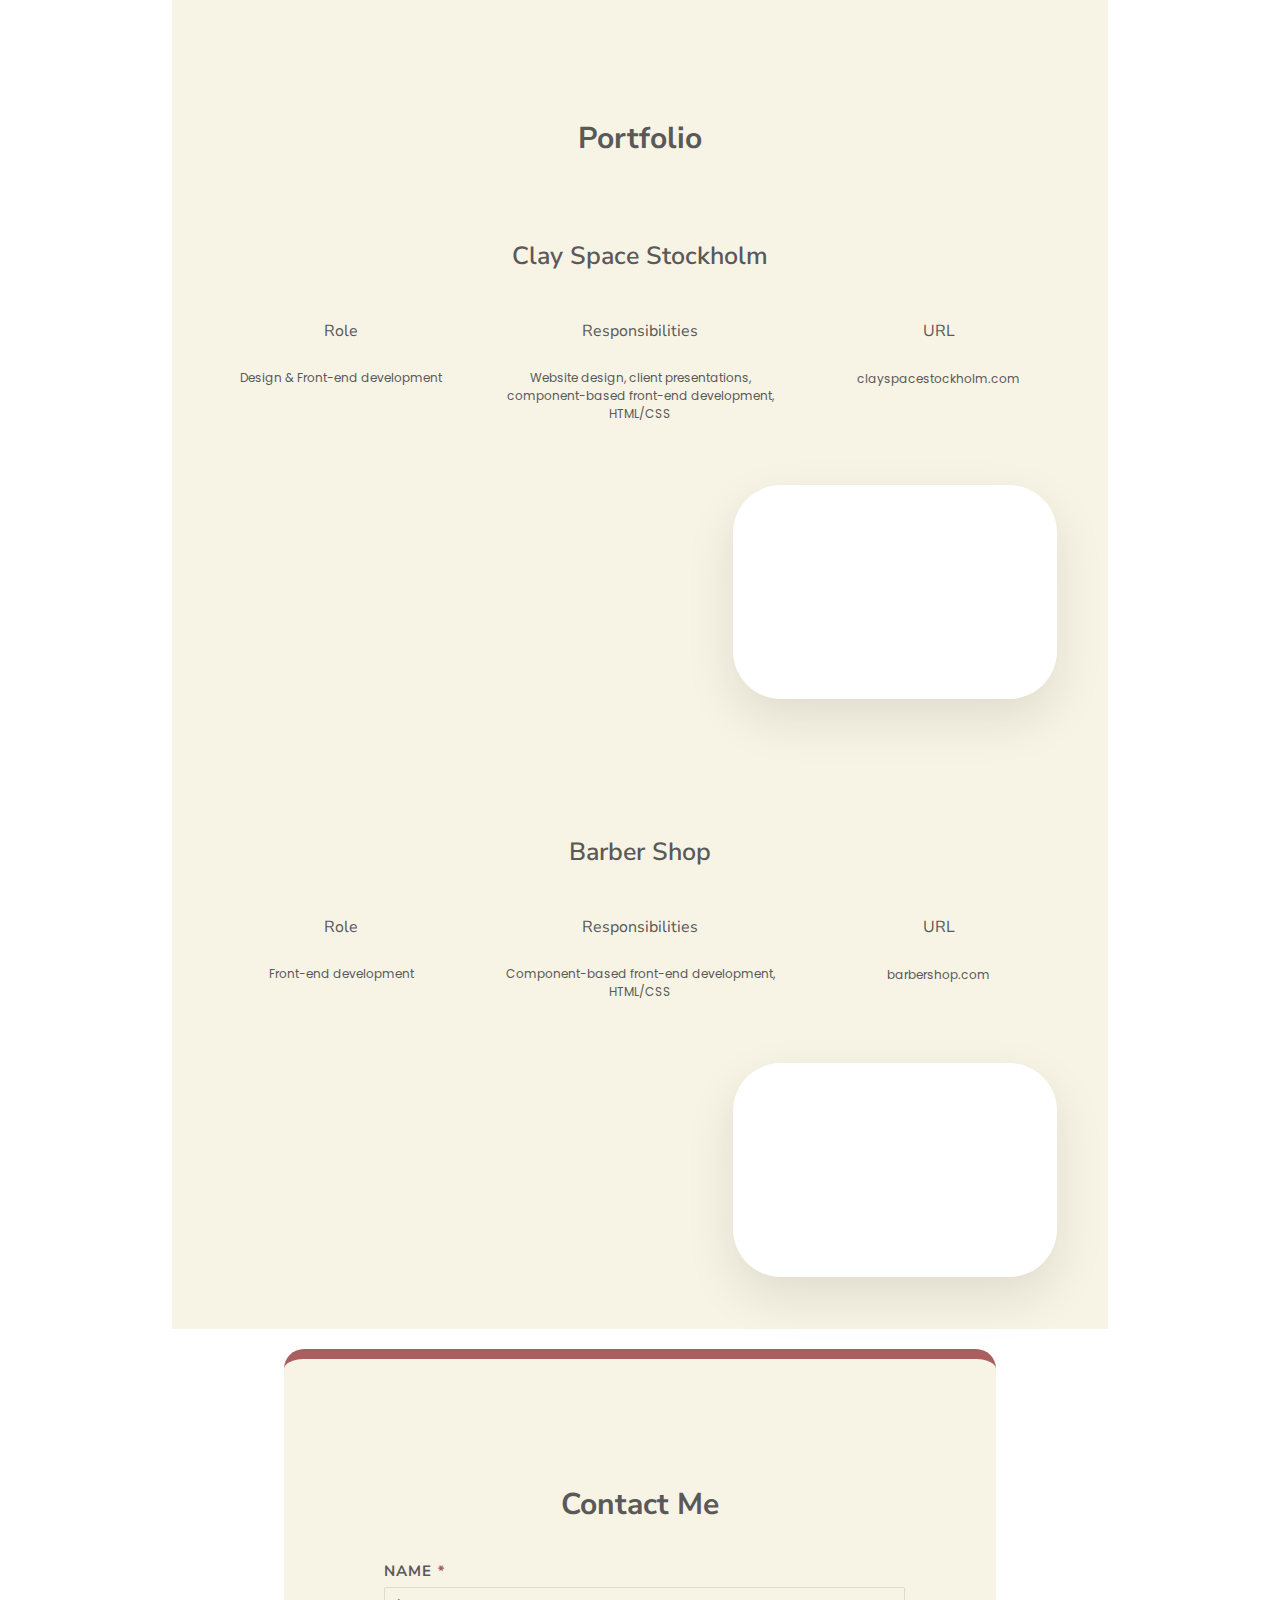
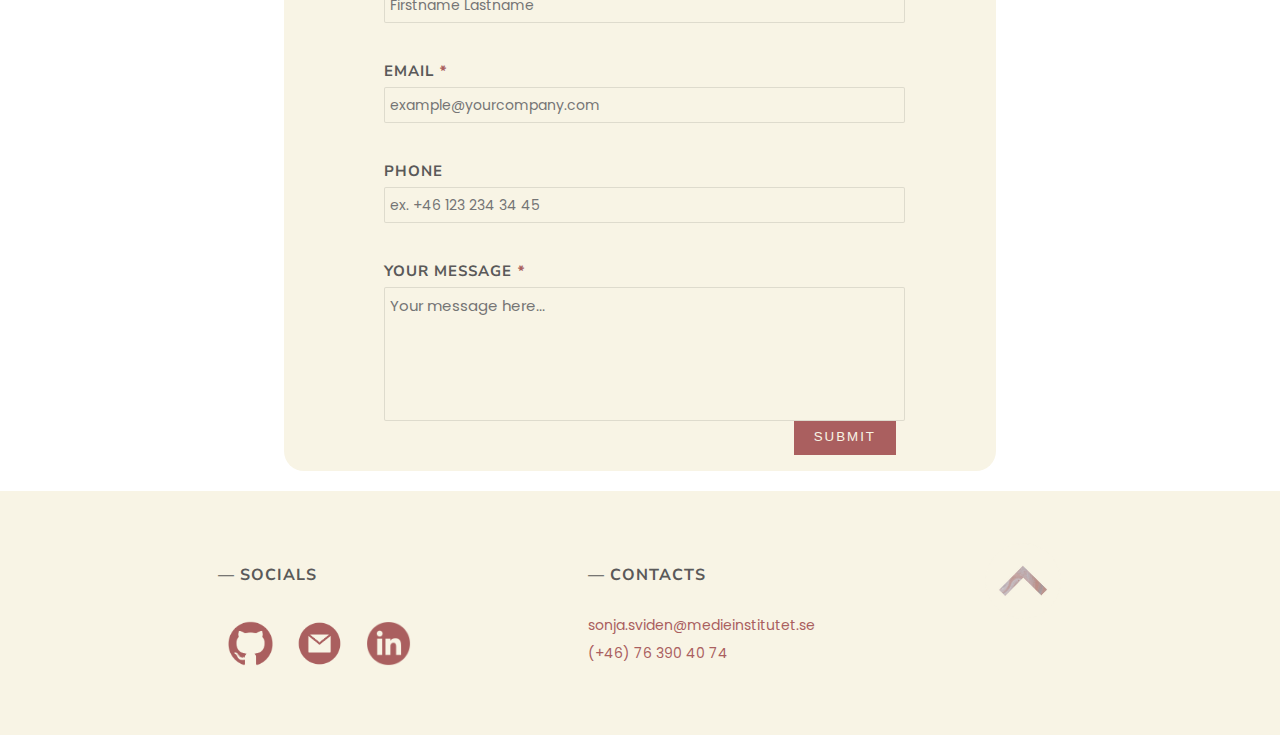
==== commit a8a278ef: "internship" ====
--- a/index.html
+++ b/index.html
@@ -104,7 +104,8 @@
           <h4>― Education</h4>
 
           <h3>Medieinstitutet</h3>
-          <p>Front-End Developer / 2022-2024</p>
+          <p>Front-End Developer / 2022-2024</p>  
+          <p>Internship / 2023-2024 (26 weeks in total)</p>
 
           <h3>Hermods</h3>
           <p>Digital Creation / 2021 (6 months)</p>
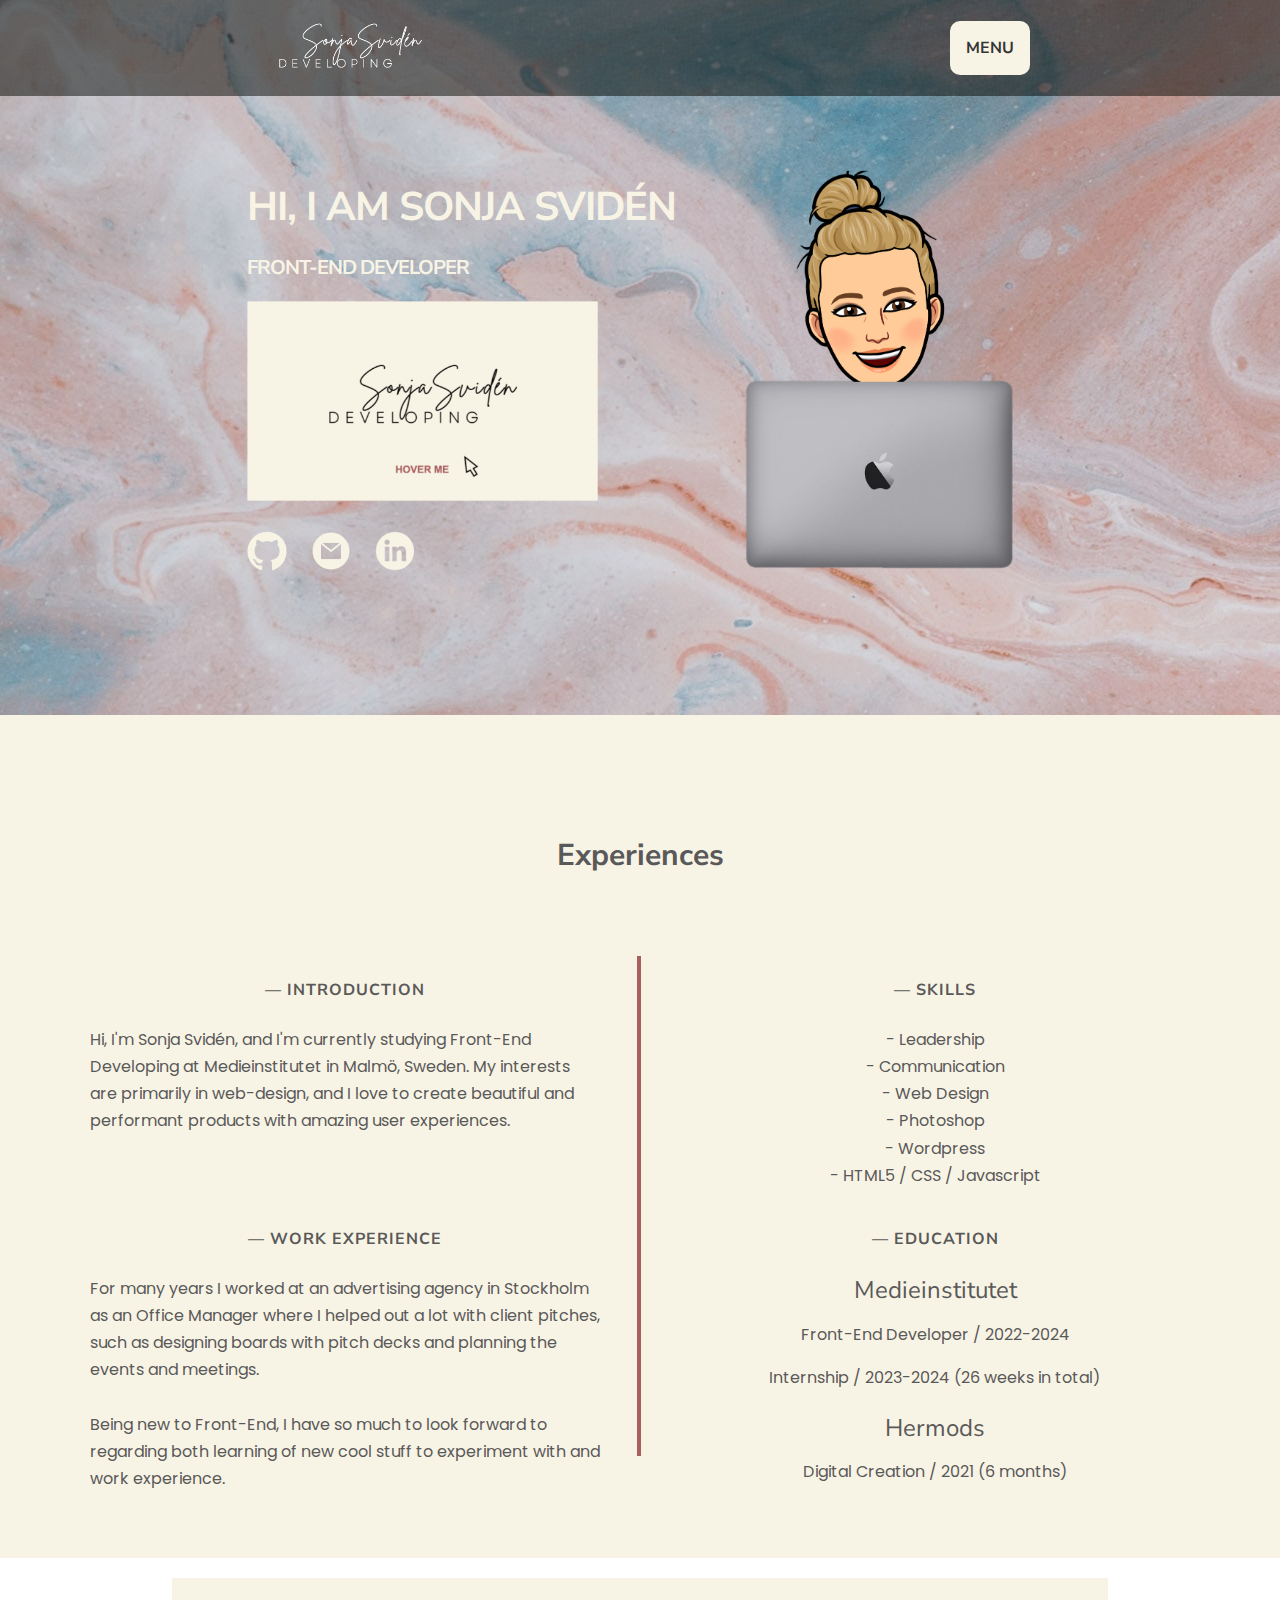
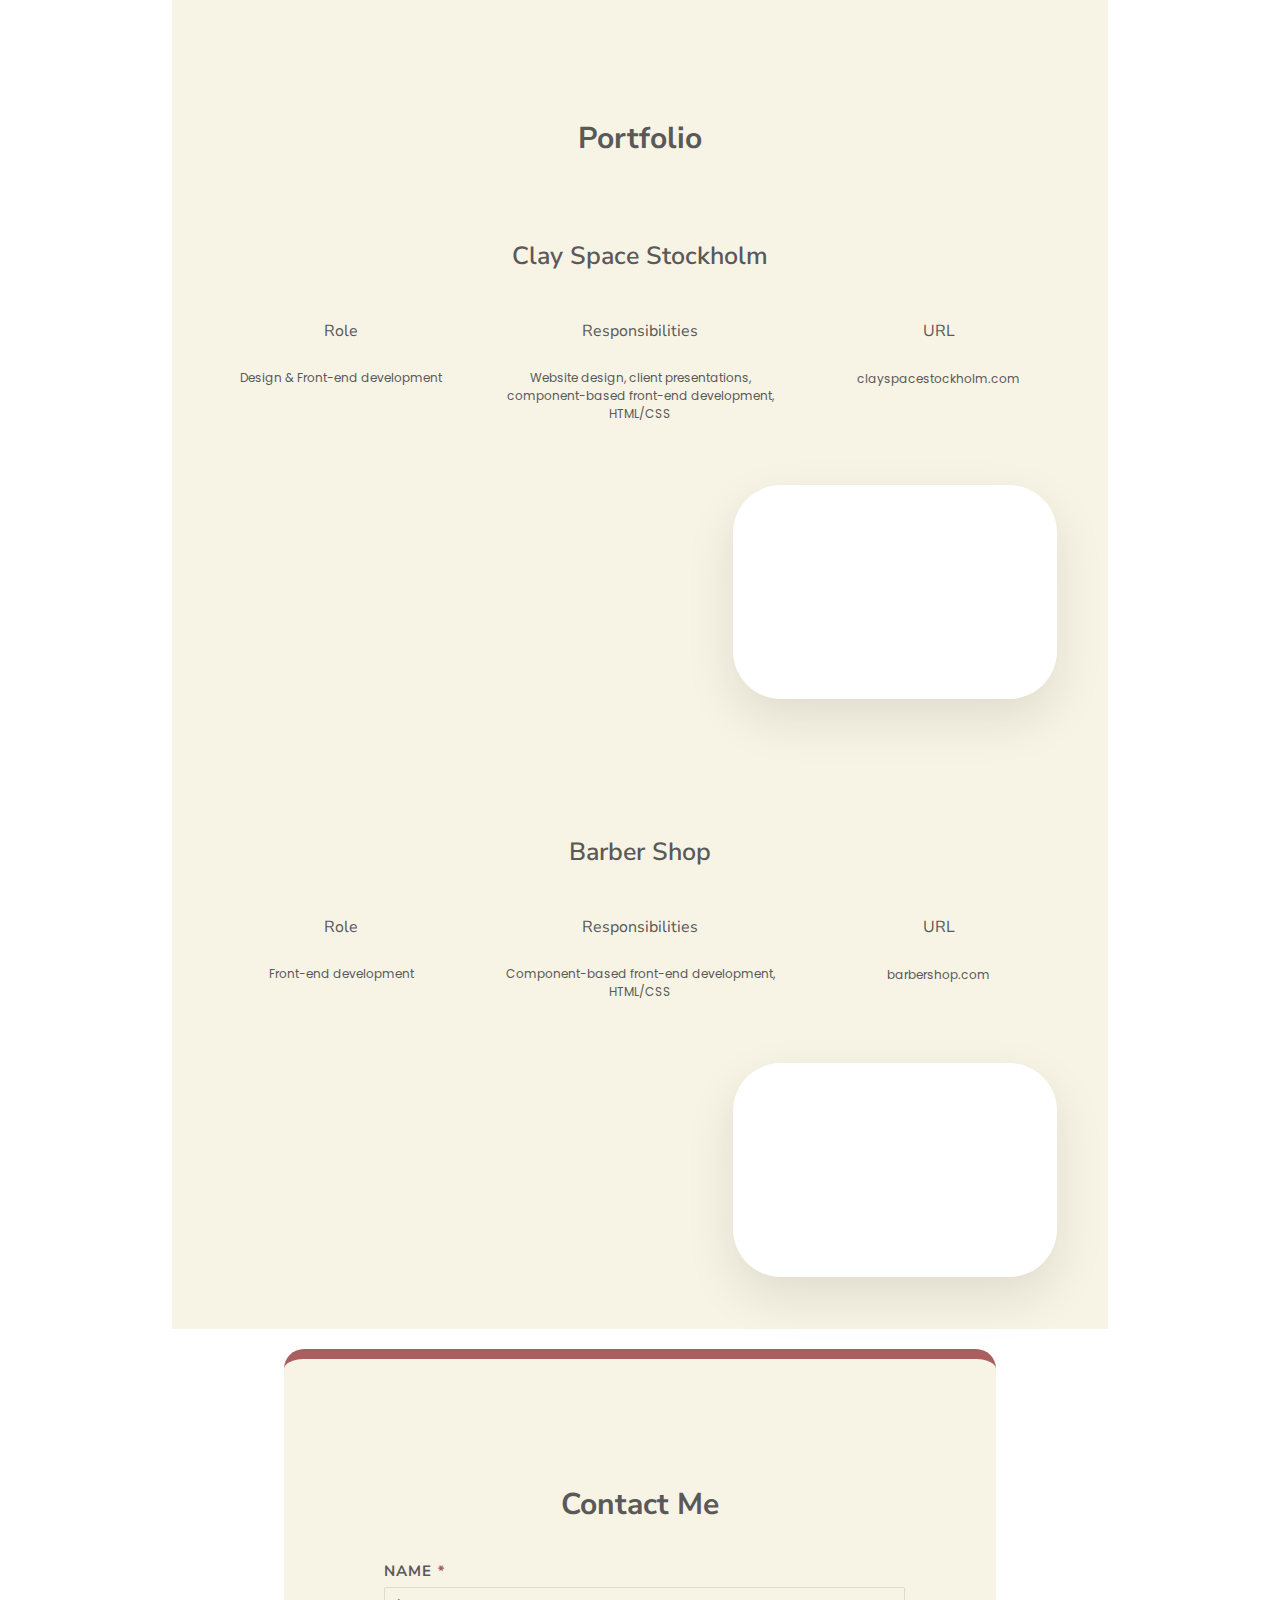
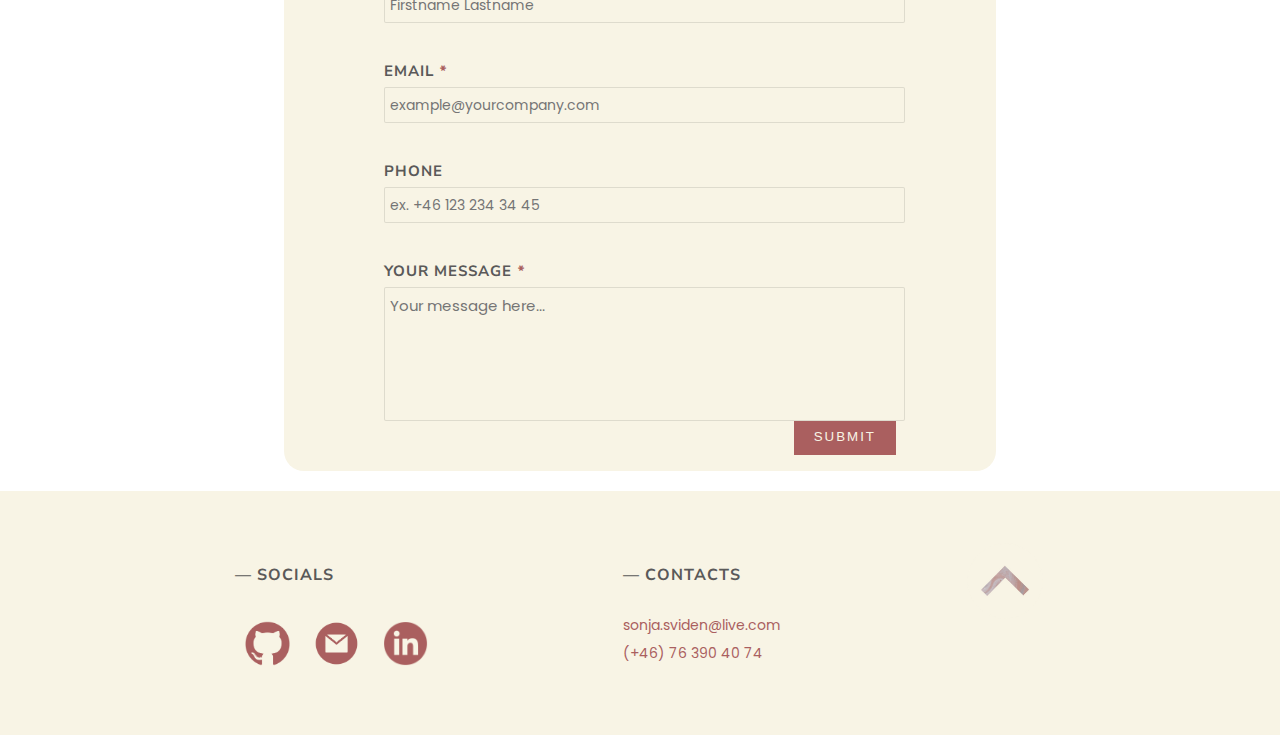
==== commit 631731cb: "ändrade mailen i skrift" ====
--- a/index.html
+++ b/index.html
@@ -56,7 +56,7 @@
 
         <div class="social-links">
           <a href="https://github.com/sonjasviden"><img src="/images/github-beige.png" alt="Länk till github"></a>
-            <a href="mailto:sonja.sviden@medieinstitutet.se"><img src="/images/email-beige.png" alt="skicka email"></a>
+            <a href="mailto:sonja.sviden@live.com"><img src="/images/email-beige.png" alt="skicka email"></a>
             <a href="https://www.linkedin.com/in/sonja-svid%C3%A9n-162649174/"><img src="/images/linkedin.png" alt="länk till linkedin"></a>
         </div>
 
@@ -136,7 +136,6 @@
               <a href="https://www.clayspacestockholm.com/">clayspacestockholm.com</a>
             </div>
           </div>
-
         </div>
 
         <div class="media">
@@ -150,7 +149,6 @@
         </div>
       </div>
 
-
 <br><br><br>
       <div class="barbershop">
 
@@ -184,11 +182,8 @@
             </video></div></div></div>
         </div>
       </div>
-    
-
 
     </div> 
-    
 
     <div class="contact-us" id="contact">
       <h3>Contact Me</h3>
@@ -199,9 +194,7 @@
         <label for="customerNote">YOUR MESSAGE <em>&#x2a;</em></label><textarea id="customerNote" name="customerNote" required="" rows="4" placeholder="Your message here..."></textarea>
         <button id="customerOrder">SUBMIT</button>
       </form>
-
-    </div>
-
+    </div>
   </div>
 
   <footer>
@@ -212,14 +205,14 @@
           <h4>― Socials</h4>
           <div class="social-links">
             <a href="https://github.com/sonjasviden"><img src="/images/github.png" alt="länk till github"></a>
-            <a href="mailto:sonja.sviden@medieinstitutet.se"><img src="/images/email.png" alt="skicka email"></a>
+            <a href="mailto:sonja.sviden@live.com"><img src="/images/email.png" alt="skicka email"></a>
             <a href="https://www.linkedin.com/in/sonja-svid%C3%A9n-162649174/"><img src="/images/linkedin2.png" alt="länk till linkedin"></a>
           </div>
         </div>
 
         <div class="Contacts">
           <h4>― Contacts</h4>
-            <a href="mailto:sonja.sviden@medieinstitutet.se">sonja.sviden@medieinstitutet.se</a><br>
+            <a href="mailto:sonja.sviden@live.com">sonja.sviden@live.com</a><br>
             <a href="tel:0763904074">(+46) 76 390 40 74</a>
         </div>
 
